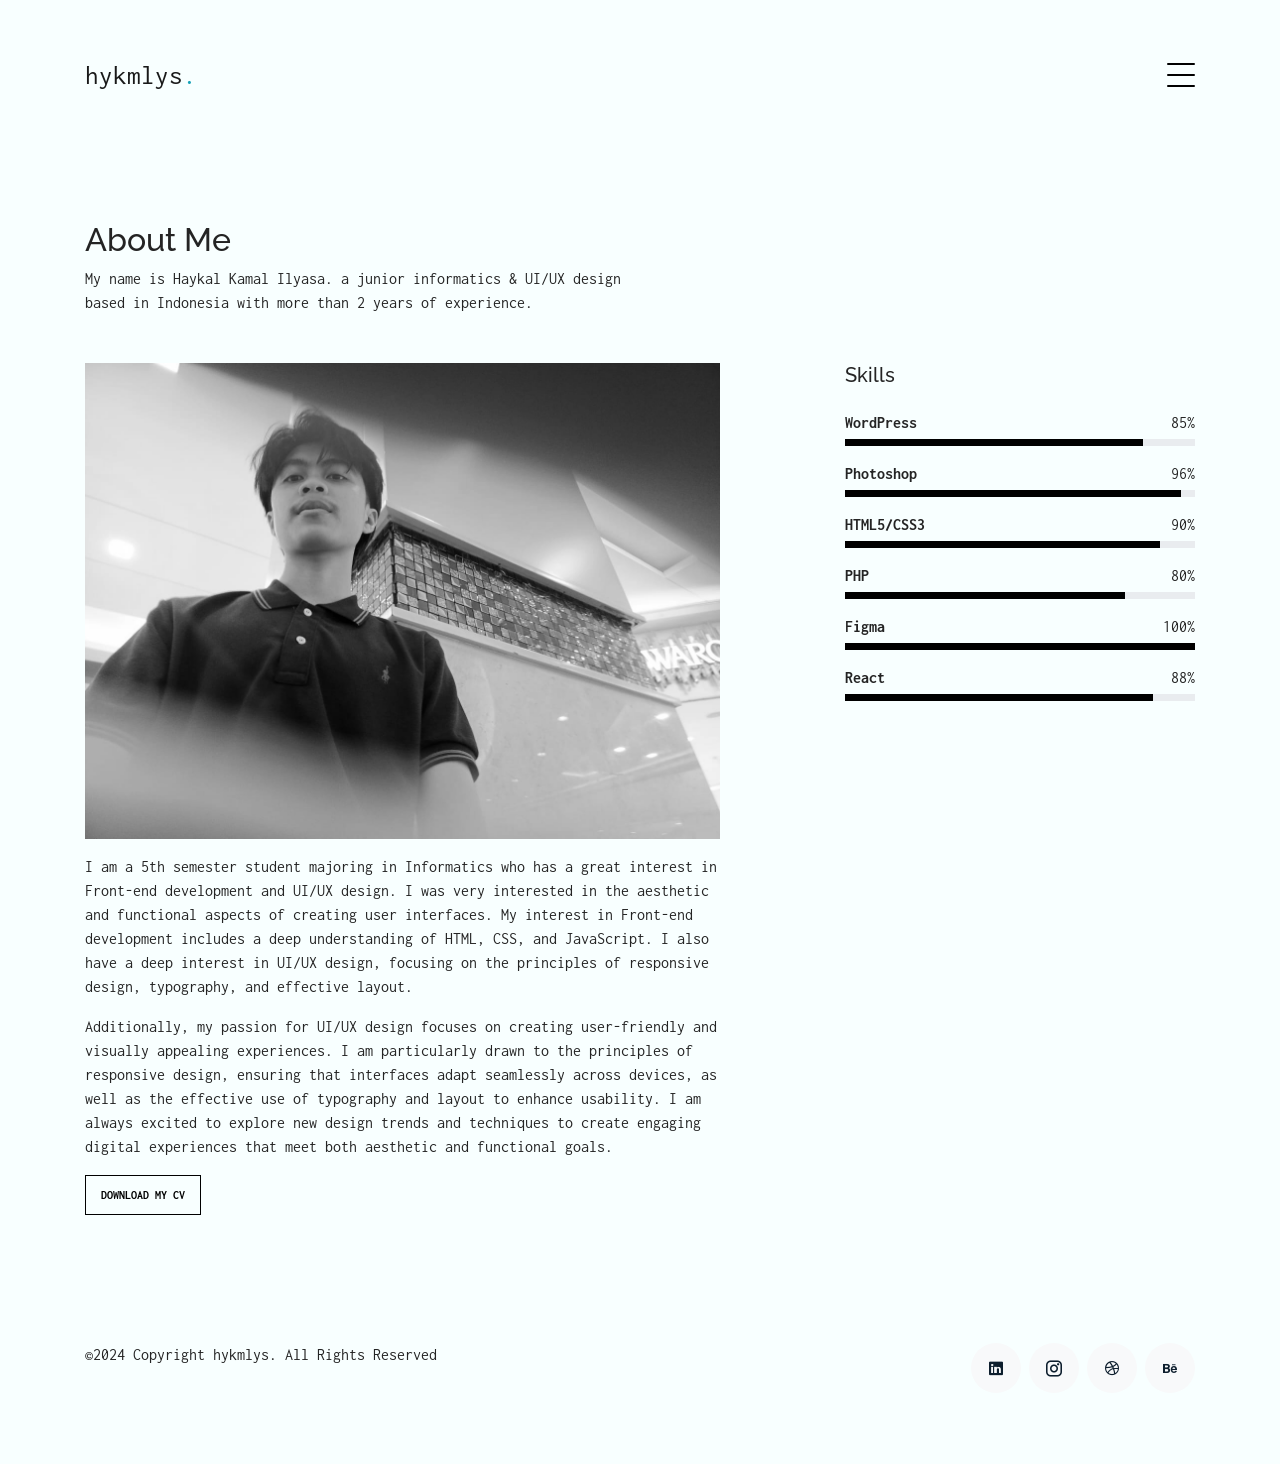
==== about.html @ d25eef8d "Add files via upload" ====
<!-- HEADER -->
<!DOCTYPE html>
<html lang="en">
  <head>
    <meta charset="utf-8" />
    <title>About - hykmlys.</title>

    <meta content="width=device-width, initial-scale=1.0" name="viewport" />
    <meta content="" name="keywords" />
    <meta content="" name="description" />

    <!-- Favicons -->
    <link href="img/logo.png" rel="icon" />
    <link href="img/logo.png" rel="apple-touch-icon" />

    <!-- Google Fonts -->
    <link
      href="https://fonts.googleapis.com/css?family=Inconsolata:400,700|Raleway:400,700&display=swap"
      rel="stylesheet"
    />
    <link
      href="https://fonts.googleapis.com/icon?family=Material+Icons"
      rel="stylesheet"
    />

    <!-- Bootstrap CSS File -->
    <link href="vendor/bootstrap/css/bootstrap.min.css" rel="stylesheet" />

    <!-- Vendor CSS Files -->
    <link href="vendor/icofont/icofont.min.css" rel="stylesheet" />
    <link
      href="vendor/line-awesome/css/line-awesome.min.css"
      rel="stylesheet"
    />
    <link href="vendor/aos/aos.css" rel="stylesheet" />
    <link
      href="vendor/owlcarousel/assets/owl.carousel.min.css"
      rel="stylesheet"
    />

    <!-- Template Main CSS File -->
    <link href="css/style.css" rel="stylesheet" />
  </head>

  <body>
    <div class="collapse navbar-collapse custom-navmenu" id="main-navbar">
      <div class="container py-2 py-md-5">
        <div class="row align-items-start">
          <div class="col-md-2">
            <ul class="custom-menu">
              <li><a class="nav-link" href="index.html">Home</a></li>
              <li><a class="nav-link" href="about.html">About Me</a></li>
              <li><a class="nav-link" href="services.html">Services</a></li>
              <li><a class="nav-link" href="works.html">Works</a></li>
              <li><a class="nav-link" href="contact.html">Contact</a></li>
            </ul>
          </div>

          <div class="col-md-7 d-none d-md-block">
            <h3>Hire Me</h3>
            <p>
              I specialize in designing digital products with a strong focus on
              visual design, ensuring that each interface is not only
              aesthetically pleasing but also intuitive and user-friendly. My
              goal is to create engaging experiences that seamlessly blend
              beauty with functionality. <br />
              <br /><a href="mailto:haykalilys@gmail.com"
                >haykalilys@gmail.com</a
              >
            </p>
            <a href="contact.html" class="btn btn-outline-light">Let's talk</a>
          </div>
        </div>
      </div>
    </div>

    <nav class="navbar navbar-light custom-navbar">
      <div class="container">
        <a class="navbar-brand" href="index.html"
          >hykmlys<span class="text-info">.</span></a
        >

        <a
          href="#"
          class="burger"
          data-toggle="collapse"
          data-target="#main-navbar"
        >
          <span></span>
        </a>
      </div>
    </nav>
    <!-- HEADER END -->

    <main id="main">
      <div class="site-section site-portfolio">
        <div class="container">
          <div class="row mb-5 align-items-end">
            <div class="col-md-6" data-aos="fade-up">
              <h2>About Me</h2>
              <p class="mb-0">
                My name is Haykal Kamal Ilyasa. a junior informatics & UI/UX
                design based in Indonesia with more than 2 years of experience.
              </p>
            </div>
          </div>

          <div class="row">
            <div class="col-md-4 ml-auto order-2" data-aos="fade-up">
              <h3 class="h3 mb-4">Skills</h3>
              <ul class="list-unstyled">
                <li class="mb-3">
                  <div class="d-flex mb-1">
                    <strong>WordPress</strong>
                    <span class="ml-auto">85%</span>
                  </div>
                  <div class="progress custom-progress">
                    <div
                      class="progress-bar"
                      role="progressbar"
                      style="width: 85%"
                      aria-valuenow="80"
                      aria-valuemin="0"
                      aria-valuemax="100"
                    ></div>
                  </div>
                </li>
                <li class="mb-3">
                  <div class="d-flex mb-1">
                    <strong>Photoshop</strong>
                    <span class="ml-auto">96%</span>
                  </div>
                  <div class="progress custom-progress">
                    <div
                      class="progress-bar"
                      role="progressbar"
                      style="width: 96%"
                      aria-valuenow="96"
                      aria-valuemin="0"
                      aria-valuemax="100"
                    ></div>
                  </div>
                </li>
                <li class="mb-3">
                  <div class="d-flex mb-1">
                    <strong>HTML5/CSS3</strong>
                    <span class="ml-auto">90%</span>
                  </div>
                  <div class="progress custom-progress">
                    <div
                      class="progress-bar"
                      role="progressbar"
                      style="width: 90%"
                      aria-valuenow="90"
                      aria-valuemin="0"
                      aria-valuemax="100"
                    ></div>
                  </div>
                </li>
                <li class="mb-3">
                  <div class="d-flex mb-1">
                    <strong>PHP</strong>
                    <span class="ml-auto">80%</span>
                  </div>
                  <div class="progress custom-progress">
                    <div
                      class="progress-bar"
                      role="progressbar"
                      style="width: 80%"
                      aria-valuenow="80"
                      aria-valuemin="0"
                      aria-valuemax="100"
                    ></div>
                  </div>
                </li>
                <li class="mb-3">
                  <div class="d-flex mb-1">
                    <strong>Figma</strong>
                    <span class="ml-auto">100%</span>
                  </div>
                  <div class="progress custom-progress">
                    <div
                      class="progress-bar"
                      role="progressbar"
                      style="width: 100%"
                      aria-valuenow="100"
                      aria-valuemin="0"
                      aria-valuemax="100"
                    ></div>
                  </div>
                </li>
                <li class="mb-3">
                  <div class="d-flex mb-1">
                    <strong>React</strong>
                    <span class="ml-auto">88%</span>
                  </div>
                  <div class="progress custom-progress">
                    <div
                      class="progress-bar"
                      role="progressbar"
                      style="width: 88%"
                      aria-valuenow="88"
                      aria-valuemin="0"
                      aria-valuemax="100"
                    ></div>
                  </div>
                </li>
              </ul>
            </div>

            <div class="col-md-7 mb-5 mb-md-0" data-aos="fade-up">
              <p><img src="img/profile.png" alt="Image" class="img-fluid" /></p>
              <p>
                I am a 5th semester student majoring in Informatics who has a
                great interest in Front-end development and UI/UX design. I was
                very interested in the aesthetic and functional aspects of
                creating user interfaces. My interest in Front-end development
                includes a deep understanding of HTML, CSS, and JavaScript. I
                also have a deep interest in UI/UX design, focusing on the
                principles of responsive design, typography, and effective
                layout.
              </p>

              <p>
                Additionally, my passion for UI/UX design focuses on creating
                user-friendly and visually appealing experiences. I am
                particularly drawn to the principles of responsive design,
                ensuring that interfaces adapt seamlessly across devices, as
                well as the effective use of typography and layout to enhance
                usability. I am always excited to explore new design trends and
                techniques to create engaging digital experiences that meet both
                aesthetic and functional goals.
              </p>

              <p><a href="cv.pdf" class="readmore">Download my CV</a></p>
            </div>
          </div>
        </div>
      </div>
    </main>

    <!-- FOOTER -->

    <!-- FOOTER -->
    <footer class="footer" role="contentinfo">
      <div class="container">
        <div class="row">
          <div class="col-sm-6">
            <p class="mb-1">
              &copy;2024 Copyright hykmlys. All Rights Reserved
            </p>
            <!-- <div class="credits">
              Designed by <a href="https://bootstrapmade.com/">BootstrapMade</a>
            </div> -->
          </div>
          <div class="col-sm-6 social text-md-right">
            <a
              href="https://www.linkedin.com/in/haykal-ilyasa-41224a290/"
              target="_blank"
              ><span class="icofont-linkedin"></span
            ></a>
            <a href="https://www.instagram.com/hykalilys/?hl=en" target="_blank"
              ><span class="icofont-instagram"></span
            ></a>
            <a href="https://dribbble.com/Cosmichicken" target="_blank"
              ><span class="icofont-dribbble"></span
            ></a>
            <a href="https://www.behance.net/haykalilyasa" target="_blank"
              ><span class="icofont-behance"></span
            ></a>
          </div>
        </div>
      </div>
    </footer>
    <!-- FOOTER END -->

    <!-- SCROLL TO TOP  -->
    <!-- Tombol Scroll to Top -->
    <button
      onclick="topFunction()"
      class="scrollbtn material-icons"
      id="scrollTopBtn"
      title="Go to top"
    >
      arrow_upward
    </button>

    <script>
      // Scroll to Top Button
      var scrollToTopBtn = document.getElementById("scrollTopBtn");

      // Tampilkan tombol ketika pengguna menggulir ke bawah
      window.onscroll = function () {
        scrollFunction();
      };

      function scrollFunction() {
        if (
          document.body.scrollTop > 600 ||
          document.documentElement.scrollTop > 600
        ) {
          scrollToTopBtn.style.display = "block";
        } else {
          scrollToTopBtn.style.display = "none";
        }
      }

      // Ketika tombol diklik, kembali ke atas halaman
      function topFunction() {
        // document.body.scrollTop = 0; // Untuk Safari
        // document.documentElement.scrollTop = 0; // Untuk Chrome, Firefox, IE, dan Opera
        window.scrollTo({
          top: 0,
          behavior: "smooth", // Menambahkan efek smooth
        });
      }
    </script>
    <!-- SCROLL TO TOP END -->

    <!-- Vendor JS Files -->
    <script src="vendor/jquery/jquery.min.js"></script>
    <script src="vendor/jquery/jquery-migrate.min.js"></script>
    <script src="vendor/bootstrap/js/bootstrap.min.js"></script>
    <script src="vendor/easing/easing.min.js"></script>
    <script src="vendor/php-email-form/validate.js"></script>
    <script src="vendor/isotope/isotope.pkgd.min.js"></script>
    <script src="vendor/aos/aos.js"></script>
    <script src="vendor/owlcarousel/owl.carousel.min.js"></script>

    <!-- Template Main JS File -->
    <script src="js/main.js"></script>
  </body>
</html>

<!-- FOOTER END -->
---- vendor/line-awesome/css/line-awesome.min.css ----
.la,.lab,.lad,.lal,.lar,.las{-moz-osx-font-smoothing:grayscale;-webkit-font-smoothing:antialiased;display:inline-block;font-style:normal;font-variant:normal;text-rendering:auto;line-height:1}.la-lg{font-size:1.33333em;line-height:.75em;vertical-align:-.0667em}.la-xs{font-size:.75em}.la-sm{font-size:.875em}.la-1x{font-size:1em}.la-2x{font-size:2em}.la-3x{font-size:3em}.la-4x{font-size:4em}.la-5x{font-size:5em}.la-6x{font-size:6em}.la-7x{font-size:7em}.la-8x{font-size:8em}.la-9x{font-size:9em}.la-10x{font-size:10em}.la-fw{text-align:center;width:1.25em}.la-ul{list-style-type:none;margin-left:2.5em;padding-left:0}.la-ul>li{position:relative}.la-li{left:-2em;position:absolute;text-align:center;width:2em;line-height:inherit}.la-border{border:solid .08em #eee;border-radius:.1em;padding:.2em .25em .15em}.la-pull-left{float:left}.la-pull-right{float:right}.la.la-pull-left,.lab.la-pull-left,.lal.la-pull-left,.lar.la-pull-left,.las.la-pull-left{margin-right:.3em}.la.la-pull-right,.lab.la-pull-right,.lal.la-pull-right,.lar.la-pull-right,.las.la-pull-right{margin-left:.3em}.la-spin{-webkit-animation:la-spin 2s infinite linear;animation:la-spin 2s infinite linear}.la-pulse{-webkit-animation:la-spin 1s infinite steps(8);animation:la-spin 1s infinite steps(8)}@-webkit-keyframes la-spin{0%{-webkit-transform:rotate(0);transform:rotate(0)}100%{-webkit-transform:rotate(360deg);transform:rotate(360deg)}}@keyframes la-spin{0%{-webkit-transform:rotate(0);transform:rotate(0)}100%{-webkit-transform:rotate(360deg);transform:rotate(360deg)}}.la-rotate-90{-webkit-transform:rotate(90deg);transform:rotate(90deg)}.la-rotate-180{-webkit-transform:rotate(180deg);transform:rotate(180deg)}.la-rotate-270{-webkit-transform:rotate(270deg);transform:rotate(270deg)}.la-flip-horizontal{-webkit-transform:scale(-1,1);transform:scale(-1,1)}.la-flip-vertical{-webkit-transform:scale(1,-1);transform:scale(1,-1)}.la-flip-both,.la-flip-horizontal.la-flip-vertical{-webkit-transform:scale(-1,-1);transform:scale(-1,-1)}:root .la-flip-both,:root .la-flip-horizontal,:root .la-flip-vertical,:root .la-rotate-180,:root .la-rotate-270,:root .la-rotate-90{-webkit-filter:none;filter:none}.la-stack{display:inline-block;height:2em;line-height:2em;position:relative;vertical-align:middle;width:2.5em}.la-stack-1x,.la-stack-2x{left:0;position:absolute;text-align:center;width:100%}.la-stack-1x{line-height:inherit}.la-stack-2x{font-size:2em}.la-inverse{color:#fff}.la-500px:before{content:"\f26e"}.la-accessible-icon:before{content:"\f368"}.la-accusoft:before{content:"\f369"}.la-acquisitions-incorporated:before{content:"\f6af"}.la-ad:before{content:"\f641"}.la-address-book:before{content:"\f2b9"}.la-address-card:before{content:"\f2bb"}.la-adjust:before{content:"\f042"}.la-adn:before{content:"\f170"}.la-adobe:before{content:"\f778"}.la-adversal:before{content:"\f36a"}.la-affiliatetheme:before{content:"\f36b"}.la-air-freshener:before{content:"\f5d0"}.la-airbnb:before{content:"\f834"}.la-algolia:before{content:"\f36c"}.la-align-center:before{content:"\f037"}.la-align-justify:before{content:"\f039"}.la-align-left:before{content:"\f036"}.la-align-right:before{content:"\f038"}.la-alipay:before{content:"\f642"}.la-allergies:before{content:"\f461"}.la-amazon:before{content:"\f270"}.la-amazon-pay:before{content:"\f42c"}.la-ambulance:before{content:"\f0f9"}.la-american-sign-language-interpreting:before{content:"\f2a3"}.la-amilia:before{content:"\f36d"}.la-anchor:before{content:"\f13d"}.la-android:before{content:"\f17b"}.la-angellist:before{content:"\f209"}.la-angle-double-down:before{content:"\f103"}.la-angle-double-left:before{content:"\f100"}.la-angle-double-right:before{content:"\f101"}.la-angle-double-up:before{content:"\f102"}.la-angle-down:before{content:"\f107"}.la-angle-left:before{content:"\f104"}.la-angle-right:before{content:"\f105"}.la-angle-up:before{content:"\f106"}.la-angry:before{content:"\f556"}.la-angrycreative:before{content:"\f36e"}.la-angular:before{content:"\f420"}.la-ankh:before{content:"\f644"}.la-app-store:before{content:"\f36f"}.la-app-store-ios:before{content:"\f370"}.la-apper:before{content:"\f371"}.la-apple:before{content:"\f179"}.la-apple-alt:before{content:"\f5d1"}.la-apple-pay:before{content:"\f415"}.la-archive:before{content:"\f187"}.la-archway:before{content:"\f557"}.la-arrow-alt-circle-down:before{content:"\f358"}.la-arrow-alt-circle-left:before{content:"\f359"}.la-arrow-alt-circle-right:before{content:"\f35a"}.la-arrow-alt-circle-up:before{content:"\f35b"}.la-arrow-circle-down:before{content:"\f0ab"}.la-arrow-circle-left:before{content:"\f0a8"}.la-arrow-circle-right:before{content:"\f0a9"}.la-arrow-circle-up:before{content:"\f0aa"}.la-arrow-down:before{content:"\f063"}.la-arrow-left:before{content:"\f060"}.la-arrow-right:before{content:"\f061"}.la-arrow-up:before{content:"\f062"}.la-arrows-alt:before{content:"\f0b2"}.la-arrows-alt-h:before{content:"\f337"}.la-arrows-alt-v:before{content:"\f338"}.la-artstation:before{content:"\f77a"}.la-assistive-listening-systems:before{content:"\f2a2"}.la-asterisk:before{content:"\f069"}.la-asymmetrik:before{content:"\f372"}.la-at:before{content:"\f1fa"}.la-atlas:before{content:"\f558"}.la-atlassian:before{content:"\f77b"}.la-atom:before{content:"\f5d2"}.la-audible:before{content:"\f373"}.la-audio-description:before{content:"\f29e"}.la-autoprefixer:before{content:"\f41c"}.la-avianex:before{content:"\f374"}.la-aviato:before{content:"\f421"}.la-award:before{content:"\f559"}.la-aws:before{content:"\f375"}.la-baby:before{content:"\f77c"}.la-baby-carriage:before{content:"\f77d"}.la-backspace:before{content:"\f55a"}.la-backward:before{content:"\f04a"}.la-bacon:before{content:"\f7e5"}.la-balance-scale:before{content:"\f24e"}.la-balance-scale-left:before{content:"\f515"}.la-balance-scale-right:before{content:"\f516"}.la-ban:before{content:"\f05e"}.la-band-aid:before{content:"\f462"}.la-bandcamp:before{content:"\f2d5"}.la-barcode:before{content:"\f02a"}.la-bars:before{content:"\f0c9"}.la-baseball-ball:before{content:"\f433"}.la-basketball-ball:before{content:"\f434"}.la-bath:before{content:"\f2cd"}.la-battery-empty:before{content:"\f244"}.la-battery-full:before{content:"\f240"}.la-battery-half:before{content:"\f242"}.la-battery-quarter:before{content:"\f243"}.la-battery-three-quarters:before{content:"\f241"}.la-battle-net:before{content:"\f835"}.la-bed:before{content:"\f236"}.la-beer:before{content:"\f0fc"}.la-behance:before{content:"\f1b4"}.la-behance-square:before{content:"\f1b5"}.la-bell:before{content:"\f0f3"}.la-bell-slash:before{content:"\f1f6"}.la-bezier-curve:before{content:"\f55b"}.la-bible:before{content:"\f647"}.la-bicycle:before{content:"\f206"}.la-biking:before{content:"\f84a"}.la-bimobject:before{content:"\f378"}.la-binoculars:before{content:"\f1e5"}.la-biohazard:before{content:"\f780"}.la-birthday-cake:before{content:"\f1fd"}.la-bitbucket:before{content:"\f171"}.la-bitcoin:before{content:"\f379"}.la-bity:before{content:"\f37a"}.la-black-tie:before{content:"\f27e"}.la-blackberry:before{content:"\f37b"}.la-blender:before{content:"\f517"}.la-blender-phone:before{content:"\f6b6"}.la-blind:before{content:"\f29d"}.la-blog:before{content:"\f781"}.la-blogger:before{content:"\f37c"}.la-blogger-b:before{content:"\f37d"}.la-bluetooth:before{content:"\f293"}.la-bluetooth-b:before{content:"\f294"}.la-bold:before{content:"\f032"}.la-bolt:before{content:"\f0e7"}.la-bomb:before{content:"\f1e2"}.la-bone:before{content:"\f5d7"}.la-bong:before{content:"\f55c"}.la-book:before{content:"\f02d"}.la-book-dead:before{content:"\f6b7"}.la-book-medical:before{content:"\f7e6"}.la-book-open:before{content:"\f518"}.la-book-reader:before{content:"\f5da"}.la-bookmark:before{content:"\f02e"}.la-bootstrap:before{content:"\f836"}.la-border-all:before{content:"\f84c"}.la-border-none:before{content:"\f850"}.la-border-style:before{content:"\f853"}.la-bowling-ball:before{content:"\f436"}.la-box:before{content:"\f466"}.la-box-open:before{content:"\f49e"}.la-boxes:before{content:"\f468"}.la-braille:before{content:"\f2a1"}.la-brain:before{content:"\f5dc"}.la-bread-slice:before{content:"\f7ec"}.la-briefcase:before{content:"\f0b1"}.la-briefcase-medical:before{content:"\f469"}.la-broadcast-tower:before{content:"\f519"}.la-broom:before{content:"\f51a"}.la-brush:before{content:"\f55d"}.la-btc:before{content:"\f15a"}.la-buffer:before{content:"\f837"}.la-bug:before{content:"\f188"}.la-building:before{content:"\f1ad"}.la-bullhorn:before{content:"\f0a1"}.la-bullseye:before{content:"\f140"}.la-burn:before{content:"\f46a"}.la-buromobelexperte:before{content:"\f37f"}.la-bus:before{content:"\f207"}.la-bus-alt:before{content:"\f55e"}.la-business-time:before{content:"\f64a"}.la-buy-n-large:before{content:"\f8a6"}.la-buysellads:before{content:"\f20d"}.la-calculator:before{content:"\f1ec"}.la-calendar:before{content:"\f133"}.la-calendar-alt:before{content:"\f073"}.la-calendar-check:before{content:"\f274"}.la-calendar-day:before{content:"\f783"}.la-calendar-minus:before{content:"\f272"}.la-calendar-plus:before{content:"\f271"}.la-calendar-times:before{content:"\f273"}.la-calendar-week:before{content:"\f784"}.la-camera:before{content:"\f030"}.la-camera-retro:before{content:"\f083"}.la-campground:before{content:"\f6bb"}.la-canadian-maple-leaf:before{content:"\f785"}.la-candy-cane:before{content:"\f786"}.la-cannabis:before{content:"\f55f"}.la-capsules:before{content:"\f46b"}.la-car:before{content:"\f1b9"}.la-car-alt:before{content:"\f5de"}.la-car-battery:before{content:"\f5df"}.la-car-crash:before{content:"\f5e1"}.la-car-side:before{content:"\f5e4"}.la-caret-down:before{content:"\f0d7"}.la-caret-left:before{content:"\f0d9"}.la-caret-right:before{content:"\f0da"}.la-caret-square-down:before{content:"\f150"}.la-caret-square-left:before{content:"\f191"}.la-caret-square-right:before{content:"\f152"}.la-caret-square-up:before{content:"\f151"}.la-caret-up:before{content:"\f0d8"}.la-carrot:before{content:"\f787"}.la-cart-arrow-down:before{content:"\f218"}.la-cart-plus:before{content:"\f217"}.la-cash-register:before{content:"\f788"}.la-cat:before{content:"\f6be"}.la-cc-amazon-pay:before{content:"\f42d"}.la-cc-amex:before{content:"\f1f3"}.la-cc-apple-pay:before{content:"\f416"}.la-cc-diners-club:before{content:"\f24c"}.la-cc-discover:before{content:"\f1f2"}.la-cc-jcb:before{content:"\f24b"}.la-cc-mastercard:before{content:"\f1f1"}.la-cc-paypal:before{content:"\f1f4"}.la-cc-stripe:before{content:"\f1f5"}.la-cc-visa:before{content:"\f1f0"}.la-centercode:before{content:"\f380"}.la-centos:before{content:"\f789"}.la-certificate:before{content:"\f0a3"}.la-chair:before{content:"\f6c0"}.la-chalkboard:before{content:"\f51b"}.la-chalkboard-teacher:before{content:"\f51c"}.la-charging-station:before{content:"\f5e7"}.la-chart-area:before{content:"\f1fe"}.la-chart-bar:before{content:"\f080"}.la-chart-line:before{content:"\f201"}.la-chart-pie:before{content:"\f200"}.la-check:before{content:"\f00c"}.la-check-circle:before{content:"\f058"}.la-check-double:before{content:"\f560"}.la-check-square:before{content:"\f14a"}.la-cheese:before{content:"\f7ef"}.la-chess:before{content:"\f439"}.la-chess-bishop:before{content:"\f43a"}.la-chess-board:before{content:"\f43c"}.la-chess-king:before{content:"\f43f"}.la-chess-knight:before{content:"\f441"}.la-chess-pawn:before{content:"\f443"}.la-chess-queen:before{content:"\f445"}.la-chess-rook:before{content:"\f447"}.la-chevron-circle-down:before{content:"\f13a"}.la-chevron-circle-left:before{content:"\f137"}.la-chevron-circle-right:before{content:"\f138"}.la-chevron-circle-up:before{content:"\f139"}.la-chevron-down:before{content:"\f078"}.la-chevron-left:before{content:"\f053"}.la-chevron-right:before{content:"\f054"}.la-chevron-up:before{content:"\f077"}.la-child:before{content:"\f1ae"}.la-chrome:before{content:"\f268"}.la-chromecast:before{content:"\f838"}.la-church:before{content:"\f51d"}.la-circle:before{content:"\f111"}.la-circle-notch:before{content:"\f1ce"}.la-city:before{content:"\f64f"}.la-clinic-medical:before{content:"\f7f2"}.la-clipboard:before{content:"\f328"}.la-clipboard-check:before{content:"\f46c"}.la-clipboard-list:before{content:"\f46d"}.la-clock:before{content:"\f017"}.la-clone:before{content:"\f24d"}.la-closed-captioning:before{content:"\f20a"}.la-cloud:before{content:"\f0c2"}.la-cloud-download-alt:before{content:"\f381"}.la-cloud-meatball:before{content:"\f73b"}.la-cloud-moon:before{content:"\f6c3"}.la-cloud-moon-rain:before{content:"\f73c"}.la-cloud-rain:before{content:"\f73d"}.la-cloud-showers-heavy:before{content:"\f740"}.la-cloud-sun:before{content:"\f6c4"}.la-cloud-sun-rain:before{content:"\f743"}.la-cloud-upload-alt:before{content:"\f382"}.la-cloudscale:before{content:"\f383"}.la-cloudsmith:before{content:"\f384"}.la-cloudversify:before{content:"\f385"}.la-cocktail:before{content:"\f561"}.la-code:before{content:"\f121"}.la-code-branch:before{content:"\f126"}.la-codepen:before{content:"\f1cb"}.la-codiepie:before{content:"\f284"}.la-coffee:before{content:"\f0f4"}.la-cog:before{content:"\f013"}.la-cogs:before{content:"\f085"}.la-coins:before{content:"\f51e"}.la-columns:before{content:"\f0db"}.la-comment:before{content:"\f075"}.la-comment-alt:before{content:"\f27a"}.la-comment-dollar:before{content:"\f651"}.la-comment-dots:before{content:"\f4ad"}.la-comment-medical:before{content:"\f7f5"}.la-comment-slash:before{content:"\f4b3"}.la-comments:before{content:"\f086"}.la-comments-dollar:before{content:"\f653"}.la-compact-disc:before{content:"\f51f"}.la-compass:before{content:"\f14e"}.la-compress:before{content:"\f066"}.la-compress-arrows-alt:before{content:"\f78c"}.la-concierge-bell:before{content:"\f562"}.la-confluence:before{content:"\f78d"}.la-connectdevelop:before{content:"\f20e"}.la-contao:before{content:"\f26d"}.la-cookie:before{content:"\f563"}.la-cookie-bite:before{content:"\f564"}.la-copy:before{content:"\f0c5"}.la-copyright:before{content:"\f1f9"}.la-cotton-bureau:before{content:"\f89e"}.la-couch:before{content:"\f4b8"}.la-cpanel:before{content:"\f388"}.la-creative-commons:before{content:"\f25e"}.la-creative-commons-by:before{content:"\f4e7"}.la-creative-commons-nc:before{content:"\f4e8"}.la-creative-commons-nc-eu:before{content:"\f4e9"}.la-creative-commons-nc-jp:before{content:"\f4ea"}.la-creative-commons-nd:before{content:"\f4eb"}.la-creative-commons-pd:before{content:"\f4ec"}.la-creative-commons-pd-alt:before{content:"\f4ed"}.la-creative-commons-remix:before{content:"\f4ee"}.la-creative-commons-sa:before{content:"\f4ef"}.la-creative-commons-sampling:before{content:"\f4f0"}.la-creative-commons-sampling-plus:before{content:"\f4f1"}.la-creative-commons-share:before{content:"\f4f2"}.la-creative-commons-zero:before{content:"\f4f3"}.la-credit-card:before{content:"\f09d"}.la-critical-role:before{content:"\f6c9"}.la-crop:before{content:"\f125"}.la-crop-alt:before{content:"\f565"}.la-cross:before{content:"\f654"}.la-crosshairs:before{content:"\f05b"}.la-crow:before{content:"\f520"}.la-crown:before{content:"\f521"}.la-crutch:before{content:"\f7f7"}.la-css3:before{content:"\f13c"}.la-css3-alt:before{content:"\f38b"}.la-cube:before{content:"\f1b2"}.la-cubes:before{content:"\f1b3"}.la-cut:before{content:"\f0c4"}.la-cuttlefish:before{content:"\f38c"}.la-d-and-d:before{content:"\f38d"}.la-d-and-d-beyond:before{content:"\f6ca"}.la-dashcube:before{content:"\f210"}.la-database:before{content:"\f1c0"}.la-deaf:before{content:"\f2a4"}.la-delicious:before{content:"\f1a5"}.la-democrat:before{content:"\f747"}.la-deploydog:before{content:"\f38e"}.la-deskpro:before{content:"\f38f"}.la-desktop:before{content:"\f108"}.la-dev:before{content:"\f6cc"}.la-deviantart:before{content:"\f1bd"}.la-dharmachakra:before{content:"\f655"}.la-dhl:before{content:"\f790"}.la-diagnoses:before{content:"\f470"}.la-diaspora:before{content:"\f791"}.la-dice:before{content:"\f522"}.la-dice-d20:before{content:"\f6cf"}.la-dice-d6:before{content:"\f6d1"}.la-dice-five:before{content:"\f523"}.la-dice-four:before{content:"\f524"}.la-dice-one:before{content:"\f525"}.la-dice-six:before{content:"\f526"}.la-dice-three:before{content:"\f527"}.la-dice-two:before{content:"\f528"}.la-digg:before{content:"\f1a6"}.la-digital-ocean:before{content:"\f391"}.la-digital-tachograph:before{content:"\f566"}.la-directions:before{content:"\f5eb"}.la-discord:before{content:"\f392"}.la-discourse:before{content:"\f393"}.la-divide:before{content:"\f529"}.la-dizzy:before{content:"\f567"}.la-dna:before{content:"\f471"}.la-dochub:before{content:"\f394"}.la-docker:before{content:"\f395"}.la-dog:before{content:"\f6d3"}.la-dollar-sign:before{content:"\f155"}.la-dolly:before{content:"\f472"}.la-dolly-flatbed:before{content:"\f474"}.la-donate:before{content:"\f4b9"}.la-door-closed:before{content:"\f52a"}.la-door-open:before{content:"\f52b"}.la-dot-circle:before{content:"\f192"}.la-dove:before{content:"\f4ba"}.la-download:before{content:"\f019"}.la-draft2digital:before{content:"\f396"}.la-drafting-compass:before{content:"\f568"}.la-dragon:before{content:"\f6d5"}.la-draw-polygon:before{content:"\f5ee"}.la-dribbble:before{content:"\f17d"}.la-dribbble-square:before{content:"\f397"}.la-dropbox:before{content:"\f16b"}.la-drum:before{content:"\f569"}.la-drum-steelpan:before{content:"\f56a"}.la-drumstick-bite:before{content:"\f6d7"}.la-drupal:before{content:"\f1a9"}.la-dumbbell:before{content:"\f44b"}.la-dumpster:before{content:"\f793"}.la-dumpster-fire:before{content:"\f794"}.la-dungeon:before{content:"\f6d9"}.la-dyalog:before{content:"\f399"}.la-earlybirds:before{content:"\f39a"}.la-ebay:before{content:"\f4f4"}.la-edge:before{content:"\f282"}.la-edit:before{content:"\f044"}.la-egg:before{content:"\f7fb"}.la-eject:before{content:"\f052"}.la-elementor:before{content:"\f430"}.la-ellipsis-h:before{content:"\f141"}.la-ellipsis-v:before{content:"\f142"}.la-ello:before{content:"\f5f1"}.la-ember:before{content:"\f423"}.la-empire:before{content:"\f1d1"}.la-envelope:before{content:"\f0e0"}.la-envelope-open:before{content:"\f2b6"}.la-envelope-open-text:before{content:"\f658"}.la-envelope-square:before{content:"\f199"}.la-envira:before{content:"\f299"}.la-equals:before{content:"\f52c"}.la-eraser:before{content:"\f12d"}.la-erlang:before{content:"\f39d"}.la-ethereum:before{content:"\f42e"}.la-ethernet:before{content:"\f796"}.la-etsy:before{content:"\f2d7"}.la-euro-sign:before{content:"\f153"}.la-evernote:before{content:"\f839"}.la-exchange-alt:before{content:"\f362"}.la-exclamation:before{content:"\f12a"}.la-exclamation-circle:before{content:"\f06a"}.la-exclamation-triangle:before{content:"\f071"}.la-expand:before{content:"\f065"}.la-expand-arrows-alt:before{content:"\f31e"}.la-expeditedssl:before{content:"\f23e"}.la-external-link-alt:before{content:"\f35d"}.la-external-link-square-alt:before{content:"\f360"}.la-eye:before{content:"\f06e"}.la-eye-dropper:before{content:"\f1fb"}.la-eye-slash:before{content:"\f070"}.la-facebook:before{content:"\f09a"}.la-facebook-f:before{content:"\f39e"}.la-facebook-messenger:before{content:"\f39f"}.la-facebook-square:before{content:"\f082"}.la-fan:before{content:"\f863"}.la-fantasy-flight-games:before{content:"\f6dc"}.la-fast-backward:before{content:"\f049"}.la-fast-forward:before{content:"\f050"}.la-fax:before{content:"\f1ac"}.la-feather:before{content:"\f52d"}.la-feather-alt:before{content:"\f56b"}.la-fedex:before{content:"\f797"}.la-fedora:before{content:"\f798"}.la-female:before{content:"\f182"}.la-fighter-jet:before{content:"\f0fb"}.la-figma:before{content:"\f799"}.la-file:before{content:"\f15b"}.la-file-alt:before{content:"\f15c"}.la-file-archive:before{content:"\f1c6"}.la-file-audio:before{content:"\f1c7"}.la-file-code:before{content:"\f1c9"}.la-file-contract:before{content:"\f56c"}.la-file-csv:before{content:"\f6dd"}.la-file-download:before{content:"\f56d"}.la-file-excel:before{content:"\f1c3"}.la-file-export:before{content:"\f56e"}.la-file-image:before{content:"\f1c5"}.la-file-import:before{content:"\f56f"}.la-file-invoice:before{content:"\f570"}.la-file-invoice-dollar:before{content:"\f571"}.la-file-medical:before{content:"\f477"}.la-file-medical-alt:before{content:"\f478"}.la-file-pdf:before{content:"\f1c1"}.la-file-powerpoint:before{content:"\f1c4"}.la-file-prescription:before{content:"\f572"}.la-file-signature:before{content:"\f573"}.la-file-upload:before{content:"\f574"}.la-file-video:before{content:"\f1c8"}.la-file-word:before{content:"\f1c2"}.la-fill:before{content:"\f575"}.la-fill-drip:before{content:"\f576"}.la-film:before{content:"\f008"}.la-filter:before{content:"\f0b0"}.la-fingerprint:before{content:"\f577"}.la-fire:before{content:"\f06d"}.la-fire-alt:before{content:"\f7e4"}.la-fire-extinguisher:before{content:"\f134"}.la-firefox:before{content:"\f269"}.la-first-aid:before{content:"\f479"}.la-first-order:before{content:"\f2b0"}.la-first-order-alt:before{content:"\f50a"}.la-firstdraft:before{content:"\f3a1"}.la-fish:before{content:"\f578"}.la-fist-raised:before{content:"\f6de"}.la-flag:before{content:"\f024"}.la-flag-checkered:before{content:"\f11e"}.la-flag-usa:before{content:"\f74d"}.la-flask:before{content:"\f0c3"}.la-flickr:before{content:"\f16e"}.la-flipboard:before{content:"\f44d"}.la-flushed:before{content:"\f579"}.la-fly:before{content:"\f417"}.la-folder:before{content:"\f07b"}.la-folder-minus:before{content:"\f65d"}.la-folder-open:before{content:"\f07c"}.la-folder-plus:before{content:"\f65e"}.la-font:before{content:"\f031"}.la-font-awesome:before{content:"\f2b4"}.la-font-awesome-alt:before{content:"\f35c"}.la-font-awesome-flag:before{content:"\f425"}.la-font-awesome-logo-full:before{content:"\f4e6"}.la-fonticons:before{content:"\f280"}.la-fonticons-fi:before{content:"\f3a2"}.la-football-ball:before{content:"\f44e"}.la-fort-awesome:before{content:"\f286"}.la-fort-awesome-alt:before{content:"\f3a3"}.la-forumbee:before{content:"\f211"}.la-forward:before{content:"\f04e"}.la-foursquare:before{content:"\f180"}.la-free-code-camp:before{content:"\f2c5"}.la-freebsd:before{content:"\f3a4"}.la-frog:before{content:"\f52e"}.la-frown:before{content:"\f119"}.la-frown-open:before{content:"\f57a"}.la-fulcrum:before{content:"\f50b"}.la-funnel-dollar:before{content:"\f662"}.la-futbol:before{content:"\f1e3"}.la-galactic-republic:before{content:"\f50c"}.la-galactic-senate:before{content:"\f50d"}.la-gamepad:before{content:"\f11b"}.la-gas-pump:before{content:"\f52f"}.la-gavel:before{content:"\f0e3"}.la-gem:before{content:"\f3a5"}.la-genderless:before{content:"\f22d"}.la-get-pocket:before{content:"\f265"}.la-gg:before{content:"\f260"}.la-gg-circle:before{content:"\f261"}.la-ghost:before{content:"\f6e2"}.la-gift:before{content:"\f06b"}.la-gifts:before{content:"\f79c"}.la-git:before{content:"\f1d3"}.la-git-alt:before{content:"\f841"}.la-git-square:before{content:"\f1d2"}.la-github:before{content:"\f09b"}.la-github-alt:before{content:"\f113"}.la-github-square:before{content:"\f092"}.la-gitkraken:before{content:"\f3a6"}.la-gitlab:before{content:"\f296"}.la-gitter:before{content:"\f426"}.la-glass-cheers:before{content:"\f79f"}.la-glass-martini:before{content:"\f000"}.la-glass-martini-alt:before{content:"\f57b"}.la-glass-whiskey:before{content:"\f7a0"}.la-glasses:before{content:"\f530"}.la-glide:before{content:"\f2a5"}.la-glide-g:before{content:"\f2a6"}.la-globe:before{content:"\f0ac"}.la-globe-africa:before{content:"\f57c"}.la-globe-americas:before{content:"\f57d"}.la-globe-asia:before{content:"\f57e"}.la-globe-europe:before{content:"\f7a2"}.la-gofore:before{content:"\f3a7"}.la-golf-ball:before{content:"\f450"}.la-goodreads:before{content:"\f3a8"}.la-goodreads-g:before{content:"\f3a9"}.la-google:before{content:"\f1a0"}.la-google-drive:before{content:"\f3aa"}.la-google-play:before{content:"\f3ab"}.la-google-plus:before{content:"\f2b3"}.la-google-plus-g:before{content:"\f0d5"}.la-google-plus-square:before{content:"\f0d4"}.la-google-wallet:before{content:"\f1ee"}.la-gopuram:before{content:"\f664"}.la-graduation-cap:before{content:"\f19d"}.la-gratipay:before{content:"\f184"}.la-grav:before{content:"\f2d6"}.la-greater-than:before{content:"\f531"}.la-greater-than-equal:before{content:"\f532"}.la-grimace:before{content:"\f57f"}.la-grin:before{content:"\f580"}.la-grin-alt:before{content:"\f581"}.la-grin-beam:before{content:"\f582"}.la-grin-beam-sweat:before{content:"\f583"}.la-grin-hearts:before{content:"\f584"}.la-grin-squint:before{content:"\f585"}.la-grin-squint-tears:before{content:"\f586"}.la-grin-stars:before{content:"\f587"}.la-grin-tears:before{content:"\f588"}.la-grin-tongue:before{content:"\f589"}.la-grin-tongue-squint:before{content:"\f58a"}.la-grin-tongue-wink:before{content:"\f58b"}.la-grin-wink:before{content:"\f58c"}.la-grip-horizontal:before{content:"\f58d"}.la-grip-lines:before{content:"\f7a4"}.la-grip-lines-vertical:before{content:"\f7a5"}.la-grip-vertical:before{content:"\f58e"}.la-gripfire:before{content:"\f3ac"}.la-grunt:before{content:"\f3ad"}.la-guitar:before{content:"\f7a6"}.la-gulp:before{content:"\f3ae"}.la-h-square:before{content:"\f0fd"}.la-hacker-news:before{content:"\f1d4"}.la-hacker-news-square:before{content:"\f3af"}.la-hackerrank:before{content:"\f5f7"}.la-hamburger:before{content:"\f805"}.la-hammer:before{content:"\f6e3"}.la-hamsa:before{content:"\f665"}.la-hand-holding:before{content:"\f4bd"}.la-hand-holding-heart:before{content:"\f4be"}.la-hand-holding-usd:before{content:"\f4c0"}.la-hand-lizard:before{content:"\f258"}.la-hand-middle-finger:before{content:"\f806"}.la-hand-paper:before{content:"\f256"}.la-hand-peace:before{content:"\f25b"}.la-hand-point-down:before{content:"\f0a7"}.la-hand-point-left:before{content:"\f0a5"}.la-hand-point-right:before{content:"\f0a4"}.la-hand-point-up:before{content:"\f0a6"}.la-hand-pointer:before{content:"\f25a"}.la-hand-rock:before{content:"\f255"}.la-hand-scissors:before{content:"\f257"}.la-hand-spock:before{content:"\f259"}.la-hands:before{content:"\f4c2"}.la-hands-helping:before{content:"\f4c4"}.la-handshake:before{content:"\f2b5"}.la-hanukiah:before{content:"\f6e6"}.la-hard-hat:before{content:"\f807"}.la-hashtag:before{content:"\f292"}.la-hat-cowboy:before{content:"\f8c0"}.la-hat-cowboy-side:before{content:"\f8c1"}.la-hat-wizard:before{content:"\f6e8"}.la-haykal:before{content:"\f666"}.la-hdd:before{content:"\f0a0"}.la-heading:before{content:"\f1dc"}.la-headphones:before{content:"\f025"}.la-headphones-alt:before{content:"\f58f"}.la-headset:before{content:"\f590"}.la-heart:before{content:"\f004"}.la-heart-broken:before{content:"\f7a9"}.la-heartbeat:before{content:"\f21e"}.la-helicopter:before{content:"\f533"}.la-highlighter:before{content:"\f591"}.la-hiking:before{content:"\f6ec"}.la-hippo:before{content:"\f6ed"}.la-hips:before{content:"\f452"}.la-hire-a-helper:before{content:"\f3b0"}.la-history:before{content:"\f1da"}.la-hockey-puck:before{content:"\f453"}.la-holly-berry:before{content:"\f7aa"}.la-home:before{content:"\f015"}.la-hooli:before{content:"\f427"}.la-hornbill:before{content:"\f592"}.la-horse:before{content:"\f6f0"}.la-horse-head:before{content:"\f7ab"}.la-hospital:before{content:"\f0f8"}.la-hospital-alt:before{content:"\f47d"}.la-hospital-symbol:before{content:"\f47e"}.la-hot-tub:before{content:"\f593"}.la-hotdog:before{content:"\f80f"}.la-hotel:before{content:"\f594"}.la-hotjar:before{content:"\f3b1"}.la-hourglass:before{content:"\f254"}.la-hourglass-end:before{content:"\f253"}.la-hourglass-half:before{content:"\f252"}.la-hourglass-start:before{content:"\f251"}.la-house-damage:before{content:"\f6f1"}.la-houzz:before{content:"\f27c"}.la-hryvnia:before{content:"\f6f2"}.la-html5:before{content:"\f13b"}.la-hubspot:before{content:"\f3b2"}.la-i-cursor:before{content:"\f246"}.la-ice-cream:before{content:"\f810"}.la-icicles:before{content:"\f7ad"}.la-icons:before{content:"\f86d"}.la-id-badge:before{content:"\f2c1"}.la-id-card:before{content:"\f2c2"}.la-id-card-alt:before{content:"\f47f"}.la-igloo:before{content:"\f7ae"}.la-image:before{content:"\f03e"}.la-images:before{content:"\f302"}.la-imdb:before{content:"\f2d8"}.la-inbox:before{content:"\f01c"}.la-indent:before{content:"\f03c"}.la-industry:before{content:"\f275"}.la-infinity:before{content:"\f534"}.la-info:before{content:"\f129"}.la-info-circle:before{content:"\f05a"}.la-instagram:before{content:"\f16d"}.la-intercom:before{content:"\f7af"}.la-internet-explorer:before{content:"\f26b"}.la-invision:before{content:"\f7b0"}.la-ioxhost:before{content:"\f208"}.la-italic:before{content:"\f033"}.la-itch-io:before{content:"\f83a"}.la-itunes:before{content:"\f3b4"}.la-itunes-note:before{content:"\f3b5"}.la-java:before{content:"\f4e4"}.la-jedi:before{content:"\f669"}.la-jedi-order:before{content:"\f50e"}.la-jenkins:before{content:"\f3b6"}.la-jira:before{content:"\f7b1"}.la-joget:before{content:"\f3b7"}.la-joint:before{content:"\f595"}.la-joomla:before{content:"\f1aa"}.la-journal-whills:before{content:"\f66a"}.la-js:before{content:"\f3b8"}.la-js-square:before{content:"\f3b9"}.la-jsfiddle:before{content:"\f1cc"}.la-kaaba:before{content:"\f66b"}.la-kaggle:before{content:"\f5fa"}.la-key:before{content:"\f084"}.la-keybase:before{content:"\f4f5"}.la-keyboard:before{content:"\f11c"}.la-keycdn:before{content:"\f3ba"}.la-khanda:before{content:"\f66d"}.la-kickstarter:before{content:"\f3bb"}.la-kickstarter-k:before{content:"\f3bc"}.la-kiss:before{content:"\f596"}.la-kiss-beam:before{content:"\f597"}.la-kiss-wink-heart:before{content:"\f598"}.la-kiwi-bird:before{content:"\f535"}.la-korvue:before{content:"\f42f"}.la-landmark:before{content:"\f66f"}.la-language:before{content:"\f1ab"}.la-laptop:before{content:"\f109"}.la-laptop-code:before{content:"\f5fc"}.la-laptop-medical:before{content:"\f812"}.la-laravel:before{content:"\f3bd"}.la-lastfm:before{content:"\f202"}.la-lastfm-square:before{content:"\f203"}.la-laugh:before{content:"\f599"}.la-laugh-beam:before{content:"\f59a"}.la-laugh-squint:before{content:"\f59b"}.la-laugh-wink:before{content:"\f59c"}.la-layer-group:before{content:"\f5fd"}.la-leaf:before{content:"\f06c"}.la-leanpub:before{content:"\f212"}.la-lemon:before{content:"\f094"}.la-less:before{content:"\f41d"}.la-less-than:before{content:"\f536"}.la-less-than-equal:before{content:"\f537"}.la-level-down-alt:before{content:"\f3be"}.la-level-up-alt:before{content:"\f3bf"}.la-life-ring:before{content:"\f1cd"}.la-lightbulb:before{content:"\f0eb"}.la-line:before{content:"\f3c0"}.la-link:before{content:"\f0c1"}.la-linkedin:before{content:"\f08c"}.la-linkedin-in:before{content:"\f0e1"}.la-linode:before{content:"\f2b8"}.la-linux:before{content:"\f17c"}.la-lira-sign:before{content:"\f195"}.la-list:before{content:"\f03a"}.la-list-alt:before{content:"\f022"}.la-list-ol:before{content:"\f0cb"}.la-list-ul:before{content:"\f0ca"}.la-location-arrow:before{content:"\f124"}.la-lock:before{content:"\f023"}.la-lock-open:before{content:"\f3c1"}.la-long-arrow-alt-down:before{content:"\f309"}.la-long-arrow-alt-left:before{content:"\f30a"}.la-long-arrow-alt-right:before{content:"\f30b"}.la-long-arrow-alt-up:before{content:"\f30c"}.la-low-vision:before{content:"\f2a8"}.la-luggage-cart:before{content:"\f59d"}.la-lyft:before{content:"\f3c3"}.la-magento:before{content:"\f3c4"}.la-magic:before{content:"\f0d0"}.la-magnet:before{content:"\f076"}.la-mail-bulk:before{content:"\f674"}.la-mailchimp:before{content:"\f59e"}.la-male:before{content:"\f183"}.la-mandalorian:before{content:"\f50f"}.la-map:before{content:"\f279"}.la-map-marked:before{content:"\f59f"}.la-map-marked-alt:before{content:"\f5a0"}.la-map-marker:before{content:"\f041"}.la-map-marker-alt:before{content:"\f3c5"}.la-map-pin:before{content:"\f276"}.la-map-signs:before{content:"\f277"}.la-markdown:before{content:"\f60f"}.la-marker:before{content:"\f5a1"}.la-mars:before{content:"\f222"}.la-mars-double:before{content:"\f227"}.la-mars-stroke:before{content:"\f229"}.la-mars-stroke-h:before{content:"\f22b"}.la-mars-stroke-v:before{content:"\f22a"}.la-mask:before{content:"\f6fa"}.la-mastodon:before{content:"\f4f6"}.la-maxcdn:before{content:"\f136"}.la-mdb:before{content:"\f8ca"}.la-medal:before{content:"\f5a2"}.la-medapps:before{content:"\f3c6"}.la-medium:before{content:"\f23a"}.la-medium-m:before{content:"\f3c7"}.la-medkit:before{content:"\f0fa"}.la-medrt:before{content:"\f3c8"}.la-meetup:before{content:"\f2e0"}.la-megaport:before{content:"\f5a3"}.la-meh:before{content:"\f11a"}.la-meh-blank:before{content:"\f5a4"}.la-meh-rolling-eyes:before{content:"\f5a5"}.la-memory:before{content:"\f538"}.la-mendeley:before{content:"\f7b3"}.la-menorah:before{content:"\f676"}.la-mercury:before{content:"\f223"}.la-meteor:before{content:"\f753"}.la-microchip:before{content:"\f2db"}.la-microphone:before{content:"\f130"}.la-microphone-alt:before{content:"\f3c9"}.la-microphone-alt-slash:before{content:"\f539"}.la-microphone-slash:before{content:"\f131"}.la-microscope:before{content:"\f610"}.la-microsoft:before{content:"\f3ca"}.la-minus:before{content:"\f068"}.la-minus-circle:before{content:"\f056"}.la-minus-square:before{content:"\f146"}.la-mitten:before{content:"\f7b5"}.la-mix:before{content:"\f3cb"}.la-mixcloud:before{content:"\f289"}.la-mizuni:before{content:"\f3cc"}.la-mobile:before{content:"\f10b"}.la-mobile-alt:before{content:"\f3cd"}.la-modx:before{content:"\f285"}.la-monero:before{content:"\f3d0"}.la-money-bill:before{content:"\f0d6"}.la-money-bill-alt:before{content:"\f3d1"}.la-money-bill-wave:before{content:"\f53a"}.la-money-bill-wave-alt:before{content:"\f53b"}.la-money-check:before{content:"\f53c"}.la-money-check-alt:before{content:"\f53d"}.la-monument:before{content:"\f5a6"}.la-moon:before{content:"\f186"}.la-mortar-pestle:before{content:"\f5a7"}.la-mosque:before{content:"\f678"}.la-motorcycle:before{content:"\f21c"}.la-mountain:before{content:"\f6fc"}.la-mouse:before{content:"\f8cc"}.la-mouse-pointer:before{content:"\f245"}.la-mug-hot:before{content:"\f7b6"}.la-music:before{content:"\f001"}.la-napster:before{content:"\f3d2"}.la-neos:before{content:"\f612"}.la-network-wired:before{content:"\f6ff"}.la-neuter:before{content:"\f22c"}.la-newspaper:before{content:"\f1ea"}.la-nimblr:before{content:"\f5a8"}.la-node:before{content:"\f419"}.la-node-js:before{content:"\f3d3"}.la-not-equal:before{content:"\f53e"}.la-notes-medical:before{content:"\f481"}.la-npm:before{content:"\f3d4"}.la-ns8:before{content:"\f3d5"}.la-nutritionix:before{content:"\f3d6"}.la-object-group:before{content:"\f247"}.la-object-ungroup:before{content:"\f248"}.la-odnoklassniki:before{content:"\f263"}.la-odnoklassniki-square:before{content:"\f264"}.la-oil-can:before{content:"\f613"}.la-old-republic:before{content:"\f510"}.la-om:before{content:"\f679"}.la-opencart:before{content:"\f23d"}.la-openid:before{content:"\f19b"}.la-opera:before{content:"\f26a"}.la-optin-monster:before{content:"\f23c"}.la-orcid:before{content:"\f8d2"}.la-osi:before{content:"\f41a"}.la-otter:before{content:"\f700"}.la-outdent:before{content:"\f03b"}.la-page4:before{content:"\f3d7"}.la-pagelines:before{content:"\f18c"}.la-pager:before{content:"\f815"}.la-paint-brush:before{content:"\f1fc"}.la-paint-roller:before{content:"\f5aa"}.la-palette:before{content:"\f53f"}.la-palfed:before{content:"\f3d8"}.la-pallet:before{content:"\f482"}.la-paper-plane:before{content:"\f1d8"}.la-paperclip:before{content:"\f0c6"}.la-parachute-box:before{content:"\f4cd"}.la-paragraph:before{content:"\f1dd"}.la-parking:before{content:"\f540"}.la-passport:before{content:"\f5ab"}.la-pastafarianism:before{content:"\f67b"}.la-paste:before{content:"\f0ea"}.la-patreon:before{content:"\f3d9"}.la-pause:before{content:"\f04c"}.la-pause-circle:before{content:"\f28b"}.la-paw:before{content:"\f1b0"}.la-paypal:before{content:"\f1ed"}.la-peace:before{content:"\f67c"}.la-pen:before{content:"\f304"}.la-pen-alt:before{content:"\f305"}.la-pen-fancy:before{content:"\f5ac"}.la-pen-nib:before{content:"\f5ad"}.la-pen-square:before{content:"\f14b"}.la-pencil-alt:before{content:"\f303"}.la-pencil-ruler:before{content:"\f5ae"}.la-penny-arcade:before{content:"\f704"}.la-people-carry:before{content:"\f4ce"}.la-pepper-hot:before{content:"\f816"}.la-percent:before{content:"\f295"}.la-percentage:before{content:"\f541"}.la-periscope:before{content:"\f3da"}.la-person-booth:before{content:"\f756"}.la-phabricator:before{content:"\f3db"}.la-phoenix-framework:before{content:"\f3dc"}.la-phoenix-squadron:before{content:"\f511"}.la-phone:before{content:"\f095"}.la-phone-alt:before{content:"\f879"}.la-phone-slash:before{content:"\f3dd"}.la-phone-square:before{content:"\f098"}.la-phone-square-alt:before{content:"\f87b"}.la-phone-volume:before{content:"\f2a0"}.la-photo-video:before{content:"\f87c"}.la-php:before{content:"\f457"}.la-pied-piper:before{content:"\f2ae"}.la-pied-piper-alt:before{content:"\f1a8"}.la-pied-piper-hat:before{content:"\f4e5"}.la-pied-piper-pp:before{content:"\f1a7"}.la-piggy-bank:before{content:"\f4d3"}.la-pills:before{content:"\f484"}.la-pinterest:before{content:"\f0d2"}.la-pinterest-p:before{content:"\f231"}.la-pinterest-square:before{content:"\f0d3"}.la-pizza-slice:before{content:"\f818"}.la-place-of-worship:before{content:"\f67f"}.la-plane:before{content:"\f072"}.la-plane-arrival:before{content:"\f5af"}.la-plane-departure:before{content:"\f5b0"}.la-play:before{content:"\f04b"}.la-play-circle:before{content:"\f144"}.la-playstation:before{content:"\f3df"}.la-plug:before{content:"\f1e6"}.la-plus:before{content:"\f067"}.la-plus-circle:before{content:"\f055"}.la-plus-square:before{content:"\f0fe"}.la-podcast:before{content:"\f2ce"}.la-poll:before{content:"\f681"}.la-poll-h:before{content:"\f682"}.la-poo:before{content:"\f2fe"}.la-poo-storm:before{content:"\f75a"}.la-poop:before{content:"\f619"}.la-portrait:before{content:"\f3e0"}.la-pound-sign:before{content:"\f154"}.la-power-off:before{content:"\f011"}.la-pray:before{content:"\f683"}.la-praying-hands:before{content:"\f684"}.la-prescription:before{content:"\f5b1"}.la-prescription-bottle:before{content:"\f485"}.la-prescription-bottle-alt:before{content:"\f486"}.la-print:before{content:"\f02f"}.la-procedures:before{content:"\f487"}.la-product-hunt:before{content:"\f288"}.la-project-diagram:before{content:"\f542"}.la-pushed:before{content:"\f3e1"}.la-puzzle-piece:before{content:"\f12e"}.la-python:before{content:"\f3e2"}.la-qq:before{content:"\f1d6"}.la-qrcode:before{content:"\f029"}.la-question:before{content:"\f128"}.la-question-circle:before{content:"\f059"}.la-quidditch:before{content:"\f458"}.la-quinscape:before{content:"\f459"}.la-quora:before{content:"\f2c4"}.la-quote-left:before{content:"\f10d"}.la-quote-right:before{content:"\f10e"}.la-quran:before{content:"\f687"}.la-r-project:before{content:"\f4f7"}.la-radiation:before{content:"\f7b9"}.la-radiation-alt:before{content:"\f7ba"}.la-rainbow:before{content:"\f75b"}.la-random:before{content:"\f074"}.la-raspberry-pi:before{content:"\f7bb"}.la-ravelry:before{content:"\f2d9"}.la-react:before{content:"\f41b"}.la-reacteurope:before{content:"\f75d"}.la-readme:before{content:"\f4d5"}.la-rebel:before{content:"\f1d0"}.la-receipt:before{content:"\f543"}.la-record-vinyl:before{content:"\f8d9"}.la-recycle:before{content:"\f1b8"}.la-red-river:before{content:"\f3e3"}.la-reddit:before{content:"\f1a1"}.la-reddit-alien:before{content:"\f281"}.la-reddit-square:before{content:"\f1a2"}.la-redhat:before{content:"\f7bc"}.la-redo:before{content:"\f01e"}.la-redo-alt:before{content:"\f2f9"}.la-registered:before{content:"\f25d"}.la-remove-format:before{content:"\f87d"}.la-renren:before{content:"\f18b"}.la-reply:before{content:"\f3e5"}.la-reply-all:before{content:"\f122"}.la-replyd:before{content:"\f3e6"}.la-republican:before{content:"\f75e"}.la-researchgate:before{content:"\f4f8"}.la-resolving:before{content:"\f3e7"}.la-restroom:before{content:"\f7bd"}.la-retweet:before{content:"\f079"}.la-rev:before{content:"\f5b2"}.la-ribbon:before{content:"\f4d6"}.la-ring:before{content:"\f70b"}.la-road:before{content:"\f018"}.la-robot:before{content:"\f544"}.la-rocket:before{content:"\f135"}.la-rocketchat:before{content:"\f3e8"}.la-rockrms:before{content:"\f3e9"}.la-route:before{content:"\f4d7"}.la-rss:before{content:"\f09e"}.la-rss-square:before{content:"\f143"}.la-ruble-sign:before{content:"\f158"}.la-ruler:before{content:"\f545"}.la-ruler-combined:before{content:"\f546"}.la-ruler-horizontal:before{content:"\f547"}.la-ruler-vertical:before{content:"\f548"}.la-running:before{content:"\f70c"}.la-rupee-sign:before{content:"\f156"}.la-sad-cry:before{content:"\f5b3"}.la-sad-tear:before{content:"\f5b4"}.la-safari:before{content:"\f267"}.la-salesforce:before{content:"\f83b"}.la-sass:before{content:"\f41e"}.la-satellite:before{content:"\f7bf"}.la-satellite-dish:before{content:"\f7c0"}.la-save:before{content:"\f0c7"}.la-schlix:before{content:"\f3ea"}.la-school:before{content:"\f549"}.la-screwdriver:before{content:"\f54a"}.la-scribd:before{content:"\f28a"}.la-scroll:before{content:"\f70e"}.la-sd-card:before{content:"\f7c2"}.la-search:before{content:"\f002"}.la-search-dollar:before{content:"\f688"}.la-search-location:before{content:"\f689"}.la-search-minus:before{content:"\f010"}.la-search-plus:before{content:"\f00e"}.la-searchengin:before{content:"\f3eb"}.la-seedling:before{content:"\f4d8"}.la-sellcast:before{content:"\f2da"}.la-sellsy:before{content:"\f213"}.la-server:before{content:"\f233"}.la-servicestack:before{content:"\f3ec"}.la-shapes:before{content:"\f61f"}.la-share:before{content:"\f064"}.la-share-alt:before{content:"\f1e0"}.la-share-alt-square:before{content:"\f1e1"}.la-share-square:before{content:"\f14d"}.la-shekel-sign:before{content:"\f20b"}.la-shield-alt:before{content:"\f3ed"}.la-ship:before{content:"\f21a"}.la-shipping-fast:before{content:"\f48b"}.la-shirtsinbulk:before{content:"\f214"}.la-shoe-prints:before{content:"\f54b"}.la-shopping-bag:before{content:"\f290"}.la-shopping-basket:before{content:"\f291"}.la-shopping-cart:before{content:"\f07a"}.la-shopware:before{content:"\f5b5"}.la-shower:before{content:"\f2cc"}.la-shuttle-van:before{content:"\f5b6"}.la-sign:before{content:"\f4d9"}.la-sign-in-alt:before{content:"\f2f6"}.la-sign-language:before{content:"\f2a7"}.la-sign-out-alt:before{content:"\f2f5"}.la-signal:before{content:"\f012"}.la-signature:before{content:"\f5b7"}.la-sim-card:before{content:"\f7c4"}.la-simplybuilt:before{content:"\f215"}.la-sistrix:before{content:"\f3ee"}.la-sitemap:before{content:"\f0e8"}.la-sith:before{content:"\f512"}.la-skating:before{content:"\f7c5"}.la-sketch:before{content:"\f7c6"}.la-skiing:before{content:"\f7c9"}.la-skiing-nordic:before{content:"\f7ca"}.la-skull:before{content:"\f54c"}.la-skull-crossbones:before{content:"\f714"}.la-skyatlas:before{content:"\f216"}.la-skype:before{content:"\f17e"}.la-slack:before{content:"\f198"}.la-slack-hash:before{content:"\f3ef"}.la-slash:before{content:"\f715"}.la-sleigh:before{content:"\f7cc"}.la-sliders-h:before{content:"\f1de"}.la-slideshare:before{content:"\f1e7"}.la-smile:before{content:"\f118"}.la-smile-beam:before{content:"\f5b8"}.la-smile-wink:before{content:"\f4da"}.la-smog:before{content:"\f75f"}.la-smoking:before{content:"\f48d"}.la-smoking-ban:before{content:"\f54d"}.la-sms:before{content:"\f7cd"}.la-snapchat:before{content:"\f2ab"}.la-snapchat-ghost:before{content:"\f2ac"}.la-snapchat-square:before{content:"\f2ad"}.la-snowboarding:before{content:"\f7ce"}.la-snowflake:before{content:"\f2dc"}.la-snowman:before{content:"\f7d0"}.la-snowplow:before{content:"\f7d2"}.la-socks:before{content:"\f696"}.la-solar-panel:before{content:"\f5ba"}.la-sort:before{content:"\f0dc"}.la-sort-alpha-down:before{content:"\f15d"}.la-sort-alpha-down-alt:before{content:"\f881"}.la-sort-alpha-up:before{content:"\f15e"}.la-sort-alpha-up-alt:before{content:"\f882"}.la-sort-amount-down:before{content:"\f160"}.la-sort-amount-down-alt:before{content:"\f884"}.la-sort-amount-up:before{content:"\f161"}.la-sort-amount-up-alt:before{content:"\f885"}.la-sort-down:before{content:"\f0dd"}.la-sort-numeric-down:before{content:"\f162"}.la-sort-numeric-down-alt:before{content:"\f886"}.la-sort-numeric-up:before{content:"\f163"}.la-sort-numeric-up-alt:before{content:"\f887"}.la-sort-up:before{content:"\f0de"}.la-soundcloud:before{content:"\f1be"}.la-sourcetree:before{content:"\f7d3"}.la-spa:before{content:"\f5bb"}.la-space-shuttle:before{content:"\f197"}.la-speakap:before{content:"\f3f3"}.la-speaker-deck:before{content:"\f83c"}.la-spell-check:before{content:"\f891"}.la-spider:before{content:"\f717"}.la-spinner:before{content:"\f110"}.la-splotch:before{content:"\f5bc"}.la-spotify:before{content:"\f1bc"}.la-spray-can:before{content:"\f5bd"}.la-square:before{content:"\f0c8"}.la-square-full:before{content:"\f45c"}.la-square-root-alt:before{content:"\f698"}.la-squarespace:before{content:"\f5be"}.la-stack-exchange:before{content:"\f18d"}.la-stack-overflow:before{content:"\f16c"}.la-stackpath:before{content:"\f842"}.la-stamp:before{content:"\f5bf"}.la-star:before{content:"\f005"}.la-star-and-crescent:before{content:"\f699"}.la-star-half:before{content:"\f089"}.la-star-half-alt:before{content:"\f5c0"}.la-star-of-david:before{content:"\f69a"}.la-star-of-life:before{content:"\f621"}.la-staylinked:before{content:"\f3f5"}.la-steam:before{content:"\f1b6"}.la-steam-square:before{content:"\f1b7"}.la-steam-symbol:before{content:"\f3f6"}.la-step-backward:before{content:"\f048"}.la-step-forward:before{content:"\f051"}.la-stethoscope:before{content:"\f0f1"}.la-sticker-mule:before{content:"\f3f7"}.la-sticky-note:before{content:"\f249"}.la-stop:before{content:"\f04d"}.la-stop-circle:before{content:"\f28d"}.la-stopwatch:before{content:"\f2f2"}.la-store:before{content:"\f54e"}.la-store-alt:before{content:"\f54f"}.la-strava:before{content:"\f428"}.la-stream:before{content:"\f550"}.la-street-view:before{content:"\f21d"}.la-strikethrough:before{content:"\f0cc"}.la-stripe:before{content:"\f429"}.la-stripe-s:before{content:"\f42a"}.la-stroopwafel:before{content:"\f551"}.la-studiovinari:before{content:"\f3f8"}.la-stumbleupon:before{content:"\f1a4"}.la-stumbleupon-circle:before{content:"\f1a3"}.la-subscript:before{content:"\f12c"}.la-subway:before{content:"\f239"}.la-suitcase:before{content:"\f0f2"}.la-suitcase-rolling:before{content:"\f5c1"}.la-sun:before{content:"\f185"}.la-superpowers:before{content:"\f2dd"}.la-superscript:before{content:"\f12b"}.la-supple:before{content:"\f3f9"}.la-surprise:before{content:"\f5c2"}.la-suse:before{content:"\f7d6"}.la-swatchbook:before{content:"\f5c3"}.la-swift:before{content:"\f8e1"}.la-swimmer:before{content:"\f5c4"}.la-swimming-pool:before{content:"\f5c5"}.la-symfony:before{content:"\f83d"}.la-synagogue:before{content:"\f69b"}.la-sync:before{content:"\f021"}.la-sync-alt:before{content:"\f2f1"}.la-syringe:before{content:"\f48e"}.la-table:before{content:"\f0ce"}.la-table-tennis:before{content:"\f45d"}.la-tablet:before{content:"\f10a"}.la-tablet-alt:before{content:"\f3fa"}.la-tablets:before{content:"\f490"}.la-tachometer-alt:before{content:"\f3fd"}.la-tag:before{content:"\f02b"}.la-tags:before{content:"\f02c"}.la-tape:before{content:"\f4db"}.la-tasks:before{content:"\f0ae"}.la-taxi:before{content:"\f1ba"}.la-teamspeak:before{content:"\f4f9"}.la-teeth:before{content:"\f62e"}.la-teeth-open:before{content:"\f62f"}.la-telegram:before{content:"\f2c6"}.la-telegram-plane:before{content:"\f3fe"}.la-temperature-high:before{content:"\f769"}.la-temperature-low:before{content:"\f76b"}.la-tencent-weibo:before{content:"\f1d5"}.la-tenge:before{content:"\f7d7"}.la-terminal:before{content:"\f120"}.la-text-height:before{content:"\f034"}.la-text-width:before{content:"\f035"}.la-th:before{content:"\f00a"}.la-th-large:before{content:"\f009"}.la-th-list:before{content:"\f00b"}.la-the-red-yeti:before{content:"\f69d"}.la-theater-masks:before{content:"\f630"}.la-themeco:before{content:"\f5c6"}.la-themeisle:before{content:"\f2b2"}.la-thermometer:before{content:"\f491"}.la-thermometer-empty:before{content:"\f2cb"}.la-thermometer-full:before{content:"\f2c7"}.la-thermometer-half:before{content:"\f2c9"}.la-thermometer-quarter:before{content:"\f2ca"}.la-thermometer-three-quarters:before{content:"\f2c8"}.la-think-peaks:before{content:"\f731"}.la-thumbs-down:before{content:"\f165"}.la-thumbs-up:before{content:"\f164"}.la-thumbtack:before{content:"\f08d"}.la-ticket-alt:before{content:"\f3ff"}.la-times:before{content:"\f00d"}.la-times-circle:before{content:"\f057"}.la-tint:before{content:"\f043"}.la-tint-slash:before{content:"\f5c7"}.la-tired:before{content:"\f5c8"}.la-toggle-off:before{content:"\f204"}.la-toggle-on:before{content:"\f205"}.la-toilet:before{content:"\f7d8"}.la-toilet-paper:before{content:"\f71e"}.la-toolbox:before{content:"\f552"}.la-tools:before{content:"\f7d9"}.la-tooth:before{content:"\f5c9"}.la-torah:before{content:"\f6a0"}.la-torii-gate:before{content:"\f6a1"}.la-tractor:before{content:"\f722"}.la-trade-federation:before{content:"\f513"}.la-trademark:before{content:"\f25c"}.la-traffic-light:before{content:"\f637"}.la-train:before{content:"\f238"}.la-tram:before{content:"\f7da"}.la-transgender:before{content:"\f224"}.la-transgender-alt:before{content:"\f225"}.la-trash:before{content:"\f1f8"}.la-trash-alt:before{content:"\f2ed"}.la-trash-restore:before{content:"\f829"}.la-trash-restore-alt:before{content:"\f82a"}.la-tree:before{content:"\f1bb"}.la-trello:before{content:"\f181"}.la-tripadvisor:before{content:"\f262"}.la-trophy:before{content:"\f091"}.la-truck:before{content:"\f0d1"}.la-truck-loading:before{content:"\f4de"}.la-truck-monster:before{content:"\f63b"}.la-truck-moving:before{content:"\f4df"}.la-truck-pickup:before{content:"\f63c"}.la-tshirt:before{content:"\f553"}.la-tty:before{content:"\f1e4"}.la-tumblr:before{content:"\f173"}.la-tumblr-square:before{content:"\f174"}.la-tv:before{content:"\f26c"}.la-twitch:before{content:"\f1e8"}.la-twitter:before{content:"\f099"}.la-twitter-square:before{content:"\f081"}.la-typo3:before{content:"\f42b"}.la-uber:before{content:"\f402"}.la-ubuntu:before{content:"\f7df"}.la-uikit:before{content:"\f403"}.la-umbraco:before{content:"\f8e8"}.la-umbrella:before{content:"\f0e9"}.la-umbrella-beach:before{content:"\f5ca"}.la-underline:before{content:"\f0cd"}.la-undo:before{content:"\f0e2"}.la-undo-alt:before{content:"\f2ea"}.la-uniregistry:before{content:"\f404"}.la-universal-access:before{content:"\f29a"}.la-university:before{content:"\f19c"}.la-unlink:before{content:"\f127"}.la-unlock:before{content:"\f09c"}.la-unlock-alt:before{content:"\f13e"}.la-untappd:before{content:"\f405"}.la-upload:before{content:"\f093"}.la-ups:before{content:"\f7e0"}.la-usb:before{content:"\f287"}.la-user:before{content:"\f007"}.la-user-alt:before{content:"\f406"}.la-user-alt-slash:before{content:"\f4fa"}.la-user-astronaut:before{content:"\f4fb"}.la-user-check:before{content:"\f4fc"}.la-user-circle:before{content:"\f2bd"}.la-user-clock:before{content:"\f4fd"}.la-user-cog:before{content:"\f4fe"}.la-user-edit:before{content:"\f4ff"}.la-user-friends:before{content:"\f500"}.la-user-graduate:before{content:"\f501"}.la-user-injured:before{content:"\f728"}.la-user-lock:before{content:"\f502"}.la-user-md:before{content:"\f0f0"}.la-user-minus:before{content:"\f503"}.la-user-ninja:before{content:"\f504"}.la-user-nurse:before{content:"\f82f"}.la-user-plus:before{content:"\f234"}.la-user-secret:before{content:"\f21b"}.la-user-shield:before{content:"\f505"}.la-user-slash:before{content:"\f506"}.la-user-tag:before{content:"\f507"}.la-user-tie:before{content:"\f508"}.la-user-times:before{content:"\f235"}.la-users:before{content:"\f0c0"}.la-users-cog:before{content:"\f509"}.la-usps:before{content:"\f7e1"}.la-ussunnah:before{content:"\f407"}.la-utensil-spoon:before{content:"\f2e5"}.la-utensils:before{content:"\f2e7"}.la-vaadin:before{content:"\f408"}.la-vector-square:before{content:"\f5cb"}.la-venus:before{content:"\f221"}.la-venus-double:before{content:"\f226"}.la-venus-mars:before{content:"\f228"}.la-viacoin:before{content:"\f237"}.la-viadeo:before{content:"\f2a9"}.la-viadeo-square:before{content:"\f2aa"}.la-vial:before{content:"\f492"}.la-vials:before{content:"\f493"}.la-viber:before{content:"\f409"}.la-video:before{content:"\f03d"}.la-video-slash:before{content:"\f4e2"}.la-vihara:before{content:"\f6a7"}.la-vimeo:before{content:"\f40a"}.la-vimeo-square:before{content:"\f194"}.la-vimeo-v:before{content:"\f27d"}.la-vine:before{content:"\f1ca"}.la-vk:before{content:"\f189"}.la-vnv:before{content:"\f40b"}.la-voicemail:before{content:"\f897"}.la-volleyball-ball:before{content:"\f45f"}.la-volume-down:before{content:"\f027"}.la-volume-mute:before{content:"\f6a9"}.la-volume-off:before{content:"\f026"}.la-volume-up:before{content:"\f028"}.la-vote-yea:before{content:"\f772"}.la-vr-cardboard:before{content:"\f729"}.la-vuejs:before{content:"\f41f"}.la-walking:before{content:"\f554"}.la-wallet:before{content:"\f555"}.la-warehouse:before{content:"\f494"}.la-water:before{content:"\f773"}.la-wave-square:before{content:"\f83e"}.la-waze:before{content:"\f83f"}.la-weebly:before{content:"\f5cc"}.la-weibo:before{content:"\f18a"}.la-weight:before{content:"\f496"}.la-weight-hanging:before{content:"\f5cd"}.la-weixin:before{content:"\f1d7"}.la-whatsapp:before{content:"\f232"}.la-whatsapp-square:before{content:"\f40c"}.la-wheelchair:before{content:"\f193"}.la-whmcs:before{content:"\f40d"}.la-wifi:before{content:"\f1eb"}.la-wikipedia-w:before{content:"\f266"}.la-wind:before{content:"\f72e"}.la-window-close:before{content:"\f410"}.la-window-maximize:before{content:"\f2d0"}.la-window-minimize:before{content:"\f2d1"}.la-window-restore:before{content:"\f2d2"}.la-windows:before{content:"\f17a"}.la-wine-bottle:before{content:"\f72f"}.la-wine-glass:before{content:"\f4e3"}.la-wine-glass-alt:before{content:"\f5ce"}.la-wix:before{content:"\f5cf"}.la-wizards-of-the-coast:before{content:"\f730"}.la-wolf-pack-battalion:before{content:"\f514"}.la-won-sign:before{content:"\f159"}.la-wordpress:before{content:"\f19a"}.la-wordpress-simple:before{content:"\f411"}.la-wpbeginner:before{content:"\f297"}.la-wpexplorer:before{content:"\f2de"}.la-wpforms:before{content:"\f298"}.la-wpressr:before{content:"\f3e4"}.la-wrench:before{content:"\f0ad"}.la-x-ray:before{content:"\f497"}.la-xbox:before{content:"\f412"}.la-xing:before{content:"\f168"}.la-xing-square:before{content:"\f169"}.la-y-combinator:before{content:"\f23b"}.la-yahoo:before{content:"\f19e"}.la-yammer:before{content:"\f840"}.la-yandex:before{content:"\f413"}.la-yandex-international:before{content:"\f414"}.la-yarn:before{content:"\f7e3"}.la-yelp:before{content:"\f1e9"}.la-yen-sign:before{content:"\f157"}.la-yin-yang:before{content:"\f6ad"}.la-yoast:before{content:"\f2b1"}.la-youtube:before{content:"\f167"}.la-youtube-square:before{content:"\f431"}.la-zhihu:before{content:"\f63f"}.sr-only{border:0;clip:rect(0,0,0,0);height:1px;margin:-1px;overflow:hidden;padding:0;position:absolute;width:1px}.sr-only-focusable:active,.sr-only-focusable:focus{clip:auto;height:auto;margin:0;overflow:visible;position:static;width:auto}@font-face{font-family:'Line Awesome Brands';font-style:normal;font-weight:400;font-display:auto;src:url(../fonts/la-brands-400.eot);src:url(../fonts/la-brands-400.eot?#iefix) format("embedded-opentype"),url(../fonts/la-brands-400.woff2) format("woff2"),url(../fonts/la-brands-400.woff) format("woff"),url(../fonts/la-brands-400.ttf) format("truetype"),url(../fonts/la-brands-400.svg#lineawesome) format("svg")}.lab{font-family:'Line Awesome Brands'}@font-face{font-family:'Line Awesome Free';font-style:normal;font-weight:400;font-display:auto;src:url(../fonts/la-regular-400.eot);src:url(../fonts/la-regular-400.eot?#iefix) format("embedded-opentype"),url(../fonts/la-regular-400.woff2) format("woff2"),url(../fonts/la-regular-400.woff) format("woff"),url(../fonts/la-regular-400.ttf) format("truetype"),url(../fonts/la-regular-400.svg#lineawesome) format("svg")}.lar{font-family:'Line Awesome Free';font-weight:400}@font-face{font-family:'Line Awesome Free';font-style:normal;font-weight:900;font-display:auto;src:url(../fonts/la-solid-900.eot);src:url(../fonts/la-solid-900.eot?#iefix) format("embedded-opentype"),url(../fonts/la-solid-900.woff2) format("woff2"),url(../fonts/la-solid-900.woff) format("woff"),url(../fonts/la-solid-900.ttf) format("truetype"),url(../fonts/la-solid-900.svg#lineawesome) format("svg")}.la,.las{font-family:'Line Awesome Free';font-weight:900}.la.la-glass:before{content:"\f000"}.la.la-meetup{font-family:'Line Awesome Brands';font-weight:400}.la.la-star-o{font-family:'Line Awesome Free';font-weight:400}.la.la-star-o:before{content:"\f005"}.la.la-remove:before{content:"\f00d"}.la.la-close:before{content:"\f00d"}.la.la-gear:before{content:"\f013"}.la.la-trash-o{font-family:'Line Awesome Free';font-weight:400}.la.la-trash-o:before{content:"\f2ed"}.la.la-file-o{font-family:'Line Awesome Free';font-weight:400}.la.la-file-o:before{content:"\f15b"}.la.la-clock-o{font-family:'Line Awesome Free';font-weight:400}.la.la-clock-o:before{content:"\f017"}.la.la-arrow-circle-o-down{font-family:'Line Awesome Free';font-weight:400}.la.la-arrow-circle-o-down:before{content:"\f358"}.la.la-arrow-circle-o-up{font-family:'Line Awesome Free';font-weight:400}.la.la-arrow-circle-o-up:before{content:"\f35b"}.la.la-play-circle-o{font-family:'Line Awesome Free';font-weight:400}.la.la-play-circle-o:before{content:"\f144"}.la.la-repeat:before{content:"\f01e"}.la.la-rotate-right:before{content:"\f01e"}.la.la-refresh:before{content:"\f021"}.la.la-list-alt{font-family:'Line Awesome Free';font-weight:400}.la.la-dedent:before{content:"\f03b"}.la.la-video-camera:before{content:"\f03d"}.la.la-picture-o{font-family:'Line Awesome Free';font-weight:400}.la.la-picture-o:before{content:"\f03e"}.la.la-photo{font-family:'Line Awesome Free';font-weight:400}.la.la-photo:before{content:"\f03e"}.la.la-image{font-family:'Line Awesome Free';font-weight:400}.la.la-image:before{content:"\f03e"}.la.la-pencil:before{content:"\f303"}.la.la-map-marker:before{content:"\f3c5"}.la.la-pencil-square-o{font-family:'Line Awesome Free';font-weight:400}.la.la-pencil-square-o:before{content:"\f044"}.la.la-share-square-o{font-family:'Line Awesome Free';font-weight:400}.la.la-share-square-o:before{content:"\f14d"}.la.la-check-square-o{font-family:'Line Awesome Free';font-weight:400}.la.la-check-square-o:before{content:"\f14a"}.la.la-arrows:before{content:"\f0b2"}.la.la-times-circle-o{font-family:'Line Awesome Free';font-weight:400}.la.la-times-circle-o:before{content:"\f057"}.la.la-check-circle-o{font-family:'Line Awesome Free';font-weight:400}.la.la-check-circle-o:before{content:"\f058"}.la.la-mail-forward:before{content:"\f064"}.la.la-eye{font-family:'Line Awesome Free';font-weight:400}.la.la-eye-slash{font-family:'Line Awesome Free';font-weight:400}.la.la-warning:before{content:"\f071"}.la.la-calendar:before{content:"\f073"}.la.la-arrows-v:before{content:"\f338"}.la.la-arrows-h:before{content:"\f337"}.la.la-bar-chart{font-family:'Line Awesome Free';font-weight:400}.la.la-bar-chart:before{content:"\f080"}.la.la-bar-chart-o{font-family:'Line Awesome Free';font-weight:400}.la.la-bar-chart-o:before{content:"\f080"}.la.la-twitter-square{font-family:'Line Awesome Brands';font-weight:400}.la.la-facebook-square{font-family:'Line Awesome Brands';font-weight:400}.la.la-gears:before{content:"\f085"}.la.la-thumbs-o-up{font-family:'Line Awesome Free';font-weight:400}.la.la-thumbs-o-up:before{content:"\f164"}.la.la-thumbs-o-down{font-family:'Line Awesome Free';font-weight:400}.la.la-thumbs-o-down:before{content:"\f165"}.la.la-heart-o{font-family:'Line Awesome Free';font-weight:400}.la.la-heart-o:before{content:"\f004"}.la.la-sign-out:before{content:"\f2f5"}.la.la-linkedin-square{font-family:'Line Awesome Brands';font-weight:400}.la.la-linkedin-square:before{content:"\f08c"}.la.la-thumb-tack:before{content:"\f08d"}.la.la-external-link:before{content:"\f35d"}.la.la-sign-in:before{content:"\f2f6"}.la.la-github-square{font-family:'Line Awesome Brands';font-weight:400}.la.la-lemon-o{font-family:'Line Awesome Free';font-weight:400}.la.la-lemon-o:before{content:"\f094"}.la.la-square-o{font-family:'Line Awesome Free';font-weight:400}.la.la-square-o:before{content:"\f0c8"}.la.la-bookmark-o{font-family:'Line Awesome Free';font-weight:400}.la.la-bookmark-o:before{content:"\f02e"}.la.la-twitter{font-family:'Line Awesome Brands';font-weight:400}.la.la-facebook{font-family:'Line Awesome Brands';font-weight:400}.la.la-facebook:before{content:"\f39e"}.la.la-facebook-f{font-family:'Line Awesome Brands';font-weight:400}.la.la-facebook-f:before{content:"\f39e"}.la.la-github{font-family:'Line Awesome Brands';font-weight:400}.la.la-credit-card{font-family:'Line Awesome Free';font-weight:400}.la.la-feed:before{content:"\f09e"}.la.la-hdd-o{font-family:'Line Awesome Free';font-weight:400}.la.la-hdd-o:before{content:"\f0a0"}.la.la-hand-o-right{font-family:'Line Awesome Free';font-weight:400}.la.la-hand-o-right:before{content:"\f0a4"}.la.la-hand-o-left{font-family:'Line Awesome Free';font-weight:400}.la.la-hand-o-left:before{content:"\f0a5"}.la.la-hand-o-up{font-family:'Line Awesome Free';font-weight:400}.la.la-hand-o-up:before{content:"\f0a6"}.la.la-hand-o-down{font-family:'Line Awesome Free';font-weight:400}.la.la-hand-o-down:before{content:"\f0a7"}.la.la-arrows-alt:before{content:"\f31e"}.la.la-group:before{content:"\f0c0"}.la.la-chain:before{content:"\f0c1"}.la.la-scissors:before{content:"\f0c4"}.la.la-files-o{font-family:'Line Awesome Free';font-weight:400}.la.la-files-o:before{content:"\f0c5"}.la.la-floppy-o{font-family:'Line Awesome Free';font-weight:400}.la.la-floppy-o:before{content:"\f0c7"}.la.la-navicon:before{content:"\f0c9"}.la.la-reorder:before{content:"\f0c9"}.la.la-pinterest{font-family:'Line Awesome Brands';font-weight:400}.la.la-pinterest-square{font-family:'Line Awesome Brands';font-weight:400}.la.la-google-plus-square{font-family:'Line Awesome Brands';font-weight:400}.la.la-google-plus{font-family:'Line Awesome Brands';font-weight:400}.la.la-google-plus:before{content:"\f0d5"}.la.la-money{font-family:'Line Awesome Free';font-weight:400}.la.la-money:before{content:"\f3d1"}.la.la-unsorted:before{content:"\f0dc"}.la.la-sort-desc:before{content:"\f0dd"}.la.la-sort-asc:before{content:"\f0de"}.la.la-linkedin{font-family:'Line Awesome Brands';font-weight:400}.la.la-linkedin:before{content:"\f0e1"}.la.la-rotate-left:before{content:"\f0e2"}.la.la-legal:before{content:"\f0e3"}.la.la-tachometer:before{content:"\f3fd"}.la.la-dashboard:before{content:"\f3fd"}.la.la-comment-o{font-family:'Line Awesome Free';font-weight:400}.la.la-comment-o:before{content:"\f075"}.la.la-comments-o{font-family:'Line Awesome Free';font-weight:400}.la.la-comments-o:before{content:"\f086"}.la.la-flash:before{content:"\f0e7"}.la.la-clipboard{font-family:'Line Awesome Free';font-weight:400}.la.la-paste{font-family:'Line Awesome Free';font-weight:400}.la.la-paste:before{content:"\f328"}.la.la-lightbulb-o{font-family:'Line Awesome Free';font-weight:400}.la.la-lightbulb-o:before{content:"\f0eb"}.la.la-exchange:before{content:"\f362"}.la.la-cloud-download:before{content:"\f381"}.la.la-cloud-upload:before{content:"\f382"}.la.la-bell-o{font-family:'Line Awesome Free';font-weight:400}.la.la-bell-o:before{content:"\f0f3"}.la.la-cutlery:before{content:"\f2e7"}.la.la-file-text-o{font-family:'Line Awesome Free';font-weight:400}.la.la-file-text-o:before{content:"\f15c"}.la.la-building-o{font-family:'Line Awesome Free';font-weight:400}.la.la-building-o:before{content:"\f1ad"}.la.la-hospital-o{font-family:'Line Awesome Free';font-weight:400}.la.la-hospital-o:before{content:"\f0f8"}.la.la-tablet:before{content:"\f3fa"}.la.la-mobile:before{content:"\f3cd"}.la.la-mobile-phone:before{content:"\f3cd"}.la.la-circle-o{font-family:'Line Awesome Free';font-weight:400}.la.la-circle-o:before{content:"\f111"}.la.la-mail-reply:before{content:"\f3e5"}.la.la-github-alt{font-family:'Line Awesome Brands';font-weight:400}.la.la-folder-o{font-family:'Line Awesome Free';font-weight:400}.la.la-folder-o:before{content:"\f07b"}.la.la-folder-open-o{font-family:'Line Awesome Free';font-weight:400}.la.la-folder-open-o:before{content:"\f07c"}.la.la-smile-o{font-family:'Line Awesome Free';font-weight:400}.la.la-smile-o:before{content:"\f118"}.la.la-frown-o{font-family:'Line Awesome Free';font-weight:400}.la.la-frown-o:before{content:"\f119"}.la.la-meh-o{font-family:'Line Awesome Free';font-weight:400}.la.la-meh-o:before{content:"\f11a"}.la.la-keyboard-o{font-family:'Line Awesome Free';font-weight:400}.la.la-keyboard-o:before{content:"\f11c"}.la.la-flag-o{font-family:'Line Awesome Free';font-weight:400}.la.la-flag-o:before{content:"\f024"}.la.la-mail-reply-all:before{content:"\f122"}.la.la-star-half-o{font-family:'Line Awesome Free';font-weight:400}.la.la-star-half-o:before{content:"\f089"}.la.la-star-half-empty{font-family:'Line Awesome Free';font-weight:400}.la.la-star-half-empty:before{content:"\f089"}.la.la-star-half-full{font-family:'Line Awesome Free';font-weight:400}.la.la-star-half-full:before{content:"\f089"}.la.la-code-fork:before{content:"\f126"}.la.la-chain-broken:before{content:"\f127"}.la.la-shield:before{content:"\f3ed"}.la.la-calendar-o{font-family:'Line Awesome Free';font-weight:400}.la.la-calendar-o:before{content:"\f133"}.la.la-maxcdn{font-family:'Line Awesome Brands';font-weight:400}.la.la-html5{font-family:'Line Awesome Brands';font-weight:400}.la.la-css3{font-family:'Line Awesome Brands';font-weight:400}.la.la-ticket:before{content:"\f3ff"}.la.la-minus-square-o{font-family:'Line Awesome Free';font-weight:400}.la.la-minus-square-o:before{content:"\f146"}.la.la-level-up:before{content:"\f3bf"}.la.la-level-down:before{content:"\f3be"}.la.la-pencil-square:before{content:"\f14b"}.la.la-external-link-square:before{content:"\f360"}.la.la-compass{font-family:'Line Awesome Free';font-weight:400}.la.la-caret-square-o-down{font-family:'Line Awesome Free';font-weight:400}.la.la-caret-square-o-down:before{content:"\f150"}.la.la-toggle-down{font-family:'Line Awesome Free';font-weight:400}.la.la-toggle-down:before{content:"\f150"}.la.la-caret-square-o-up{font-family:'Line Awesome Free';font-weight:400}.la.la-caret-square-o-up:before{content:"\f151"}.la.la-toggle-up{font-family:'Line Awesome Free';font-weight:400}.la.la-toggle-up:before{content:"\f151"}.la.la-caret-square-o-right{font-family:'Line Awesome Free';font-weight:400}.la.la-caret-square-o-right:before{content:"\f152"}.la.la-toggle-right{font-family:'Line Awesome Free';font-weight:400}.la.la-toggle-right:before{content:"\f152"}.la.la-eur:before{content:"\f153"}.la.la-euro:before{content:"\f153"}.la.la-gbp:before{content:"\f154"}.la.la-usd:before{content:"\f155"}.la.la-dollar:before{content:"\f155"}.la.la-inr:before{content:"\f156"}.la.la-rupee:before{content:"\f156"}.la.la-jpy:before{content:"\f157"}.la.la-cny:before{content:"\f157"}.la.la-rmb:before{content:"\f157"}.la.la-yen:before{content:"\f157"}.la.la-rub:before{content:"\f158"}.la.la-ruble:before{content:"\f158"}.la.la-rouble:before{content:"\f158"}.la.la-krw:before{content:"\f159"}.la.la-won:before{content:"\f159"}.la.la-btc{font-family:'Line Awesome Brands';font-weight:400}.la.la-bitcoin{font-family:'Line Awesome Brands';font-weight:400}.la.la-bitcoin:before{content:"\f15a"}.la.la-file-text:before{content:"\f15c"}.la.la-sort-alpha-asc:before{content:"\f15d"}.la.la-sort-alpha-desc:before{content:"\f881"}.la.la-sort-amount-asc:before{content:"\f160"}.la.la-sort-amount-desc:before{content:"\f884"}.la.la-sort-numeric-asc:before{content:"\f162"}.la.la-sort-numeric-desc:before{content:"\f886"}.la.la-youtube-square{font-family:'Line Awesome Brands';font-weight:400}.la.la-youtube{font-family:'Line Awesome Brands';font-weight:400}.la.la-xing{font-family:'Line Awesome Brands';font-weight:400}.la.la-xing-square{font-family:'Line Awesome Brands';font-weight:400}.la.la-youtube-play{font-family:'Line Awesome Brands';font-weight:400}.la.la-youtube-play:before{content:"\f167"}.la.la-dropbox{font-family:'Line Awesome Brands';font-weight:400}.la.la-stack-overflow{font-family:'Line Awesome Brands';font-weight:400}.la.la-instagram{font-family:'Line Awesome Brands';font-weight:400}.la.la-flickr{font-family:'Line Awesome Brands';font-weight:400}.la.la-adn{font-family:'Line Awesome Brands';font-weight:400}.la.la-bitbucket{font-family:'Line Awesome Brands';font-weight:400}.la.la-bitbucket-square{font-family:'Line Awesome Brands';font-weight:400}.la.la-bitbucket-square:before{content:"\f171"}.la.la-tumblr{font-family:'Line Awesome Brands';font-weight:400}.la.la-tumblr-square{font-family:'Line Awesome Brands';font-weight:400}.la.la-long-arrow-down:before{content:"\f309"}.la.la-long-arrow-up:before{content:"\f30c"}.la.la-long-arrow-left:before{content:"\f30a"}.la.la-long-arrow-right:before{content:"\f30b"}.la.la-apple{font-family:'Line Awesome Brands';font-weight:400}.la.la-windows{font-family:'Line Awesome Brands';font-weight:400}.la.la-android{font-family:'Line Awesome Brands';font-weight:400}.la.la-linux{font-family:'Line Awesome Brands';font-weight:400}.la.la-dribbble{font-family:'Line Awesome Brands';font-weight:400}.la.la-skype{font-family:'Line Awesome Brands';font-weight:400}.la.la-foursquare{font-family:'Line Awesome Brands';font-weight:400}.la.la-trello{font-family:'Line Awesome Brands';font-weight:400}.la.la-gratipay{font-family:'Line Awesome Brands';font-weight:400}.la.la-gittip{font-family:'Line Awesome Brands';font-weight:400}.la.la-gittip:before{content:"\f184"}.la.la-sun-o{font-family:'Line Awesome Free';font-weight:400}.la.la-sun-o:before{content:"\f185"}.la.la-moon-o{font-family:'Line Awesome Free';font-weight:400}.la.la-moon-o:before{content:"\f186"}.la.la-vk{font-family:'Line Awesome Brands';font-weight:400}.la.la-weibo{font-family:'Line Awesome Brands';font-weight:400}.la.la-renren{font-family:'Line Awesome Brands';font-weight:400}.la.la-pagelines{font-family:'Line Awesome Brands';font-weight:400}.la.la-stack-exchange{font-family:'Line Awesome Brands';font-weight:400}.la.la-arrow-circle-o-right{font-family:'Line Awesome Free';font-weight:400}.la.la-arrow-circle-o-right:before{content:"\f35a"}.la.la-arrow-circle-o-left{font-family:'Line Awesome Free';font-weight:400}.la.la-arrow-circle-o-left:before{content:"\f359"}.la.la-caret-square-o-left{font-family:'Line Awesome Free';font-weight:400}.la.la-caret-square-o-left:before{content:"\f191"}.la.la-toggle-left{font-family:'Line Awesome Free';font-weight:400}.la.la-toggle-left:before{content:"\f191"}.la.la-dot-circle-o{font-family:'Line Awesome Free';font-weight:400}.la.la-dot-circle-o:before{content:"\f192"}.la.la-vimeo-square{font-family:'Line Awesome Brands';font-weight:400}.la.la-try:before{content:"\f195"}.la.la-turkish-lira:before{content:"\f195"}.la.la-plus-square-o{font-family:'Line Awesome Free';font-weight:400}.la.la-plus-square-o:before{content:"\f0fe"}.la.la-slack{font-family:'Line Awesome Brands';font-weight:400}.la.la-wordpress{font-family:'Line Awesome Brands';font-weight:400}.la.la-openid{font-family:'Line Awesome Brands';font-weight:400}.la.la-institution:before{content:"\f19c"}.la.la-bank:before{content:"\f19c"}.la.la-mortar-board:before{content:"\f19d"}.la.la-yahoo{font-family:'Line Awesome Brands';font-weight:400}.la.la-google{font-family:'Line Awesome Brands';font-weight:400}.la.la-reddit{font-family:'Line Awesome Brands';font-weight:400}.la.la-reddit-square{font-family:'Line Awesome Brands';font-weight:400}.la.la-stumbleupon-circle{font-family:'Line Awesome Brands';font-weight:400}.la.la-stumbleupon{font-family:'Line Awesome Brands';font-weight:400}.la.la-delicious{font-family:'Line Awesome Brands';font-weight:400}.la.la-digg{font-family:'Line Awesome Brands';font-weight:400}.la.la-pied-piper-pp{font-family:'Line Awesome Brands';font-weight:400}.la.la-pied-piper-alt{font-family:'Line Awesome Brands';font-weight:400}.la.la-drupal{font-family:'Line Awesome Brands';font-weight:400}.la.la-joomla{font-family:'Line Awesome Brands';font-weight:400}.la.la-spoon:before{content:"\f2e5"}.la.la-behance{font-family:'Line Awesome Brands';font-weight:400}.la.la-behance-square{font-family:'Line Awesome Brands';font-weight:400}.la.la-steam{font-family:'Line Awesome Brands';font-weight:400}.la.la-steam-square{font-family:'Line Awesome Brands';font-weight:400}.la.la-automobile:before{content:"\f1b9"}.la.la-cab:before{content:"\f1ba"}.la.la-envelope-o{font-family:'Line Awesome Free';font-weight:400}.la.la-envelope-o:before{content:"\f0e0"}.la.la-deviantart{font-family:'Line Awesome Brands';font-weight:400}.la.la-soundcloud{font-family:'Line Awesome Brands';font-weight:400}.la.la-file-pdf-o{font-family:'Line Awesome Free';font-weight:400}.la.la-file-pdf-o:before{content:"\f1c1"}.la.la-file-word-o{font-family:'Line Awesome Free';font-weight:400}.la.la-file-word-o:before{content:"\f1c2"}.la.la-file-excel-o{font-family:'Line Awesome Free';font-weight:400}.la.la-file-excel-o:before{content:"\f1c3"}.la.la-file-powerpoint-o{font-family:'Line Awesome Free';font-weight:400}.la.la-file-powerpoint-o:before{content:"\f1c4"}.la.la-file-image-o{font-family:'Line Awesome Free';font-weight:400}.la.la-file-image-o:before{content:"\f1c5"}.la.la-file-photo-o{font-family:'Line Awesome Free';font-weight:400}.la.la-file-photo-o:before{content:"\f1c5"}.la.la-file-picture-o{font-family:'Line Awesome Free';font-weight:400}.la.la-file-picture-o:before{content:"\f1c5"}.la.la-file-archive-o{font-family:'Line Awesome Free';font-weight:400}.la.la-file-archive-o:before{content:"\f1c6"}.la.la-file-zip-o{font-family:'Line Awesome Free';font-weight:400}.la.la-file-zip-o:before{content:"\f1c6"}.la.la-file-audio-o{font-family:'Line Awesome Free';font-weight:400}.la.la-file-audio-o:before{content:"\f1c7"}.la.la-file-sound-o{font-family:'Line Awesome Free';font-weight:400}.la.la-file-sound-o:before{content:"\f1c7"}.la.la-file-video-o{font-family:'Line Awesome Free';font-weight:400}.la.la-file-video-o:before{content:"\f1c8"}.la.la-file-movie-o{font-family:'Line Awesome Free';font-weight:400}.la.la-file-movie-o:before{content:"\f1c8"}.la.la-file-code-o{font-family:'Line Awesome Free';font-weight:400}.la.la-file-code-o:before{content:"\f1c9"}.la.la-vine{font-family:'Line Awesome Brands';font-weight:400}.la.la-codepen{font-family:'Line Awesome Brands';font-weight:400}.la.la-jsfiddle{font-family:'Line Awesome Brands';font-weight:400}.la.la-life-ring{font-family:'Line Awesome Free';font-weight:400}.la.la-life-bouy{font-family:'Line Awesome Free';font-weight:400}.la.la-life-bouy:before{content:"\f1cd"}.la.la-life-buoy{font-family:'Line Awesome Free';font-weight:400}.la.la-life-buoy:before{content:"\f1cd"}.la.la-life-saver{font-family:'Line Awesome Free';font-weight:400}.la.la-life-saver:before{content:"\f1cd"}.la.la-support{font-family:'Line Awesome Free';font-weight:400}.la.la-support:before{content:"\f1cd"}.la.la-circle-o-notch:before{content:"\f1ce"}.la.la-rebel{font-family:'Line Awesome Brands';font-weight:400}.la.la-ra{font-family:'Line Awesome Brands';font-weight:400}.la.la-ra:before{content:"\f1d0"}.la.la-resistance{font-family:'Line Awesome Brands';font-weight:400}.la.la-resistance:before{content:"\f1d0"}.la.la-empire{font-family:'Line Awesome Brands';font-weight:400}.la.la-ge{font-family:'Line Awesome Brands';font-weight:400}.la.la-ge:before{content:"\f1d1"}.la.la-git-square{font-family:'Line Awesome Brands';font-weight:400}.la.la-git{font-family:'Line Awesome Brands';font-weight:400}.la.la-hacker-news{font-family:'Line Awesome Brands';font-weight:400}.la.la-y-combinator-square{font-family:'Line Awesome Brands';font-weight:400}.la.la-y-combinator-square:before{content:"\f1d4"}.la.la-yc-square{font-family:'Line Awesome Brands';font-weight:400}.la.la-yc-square:before{content:"\f1d4"}.la.la-tencent-weibo{font-family:'Line Awesome Brands';font-weight:400}.la.la-qq{font-family:'Line Awesome Brands';font-weight:400}.la.la-weixin{font-family:'Line Awesome Brands';font-weight:400}.la.la-wechat{font-family:'Line Awesome Brands';font-weight:400}.la.la-wechat:before{content:"\f1d7"}.la.la-send:before{content:"\f1d8"}.la.la-paper-plane-o{font-family:'Line Awesome Free';font-weight:400}.la.la-paper-plane-o:before{content:"\f1d8"}.la.la-send-o{font-family:'Line Awesome Free';font-weight:400}.la.la-send-o:before{content:"\f1d8"}.la.la-circle-thin{font-family:'Line Awesome Free';font-weight:400}.la.la-circle-thin:before{content:"\f111"}.la.la-header:before{content:"\f1dc"}.la.la-sliders:before{content:"\f1de"}.la.la-futbol-o{font-family:'Line Awesome Free';font-weight:400}.la.la-futbol-o:before{content:"\f1e3"}.la.la-soccer-ball-o{font-family:'Line Awesome Free';font-weight:400}.la.la-soccer-ball-o:before{content:"\f1e3"}.la.la-slideshare{font-family:'Line Awesome Brands';font-weight:400}.la.la-twitch{font-family:'Line Awesome Brands';font-weight:400}.la.la-yelp{font-family:'Line Awesome Brands';font-weight:400}.la.la-newspaper-o{font-family:'Line Awesome Free';font-weight:400}.la.la-newspaper-o:before{content:"\f1ea"}.la.la-paypal{font-family:'Line Awesome Brands';font-weight:400}.la.la-google-wallet{font-family:'Line Awesome Brands';font-weight:400}.la.la-cc-visa{font-family:'Line Awesome Brands';font-weight:400}.la.la-cc-mastercard{font-family:'Line Awesome Brands';font-weight:400}.la.la-cc-discover{font-family:'Line Awesome Brands';font-weight:400}.la.la-cc-amex{font-family:'Line Awesome Brands';font-weight:400}.la.la-cc-paypal{font-family:'Line Awesome Brands';font-weight:400}.la.la-cc-stripe{font-family:'Line Awesome Brands';font-weight:400}.la.la-bell-slash-o{font-family:'Line Awesome Free';font-weight:400}.la.la-bell-slash-o:before{content:"\f1f6"}.la.la-trash:before{content:"\f2ed"}.la.la-copyright{font-family:'Line Awesome Free';font-weight:400}.la.la-eyedropper:before{content:"\f1fb"}.la.la-area-chart:before{content:"\f1fe"}.la.la-pie-chart:before{content:"\f200"}.la.la-line-chart:before{content:"\f201"}.la.la-lastfm{font-family:'Line Awesome Brands';font-weight:400}.la.la-lastfm-square{font-family:'Line Awesome Brands';font-weight:400}.la.la-ioxhost{font-family:'Line Awesome Brands';font-weight:400}.la.la-angellist{font-family:'Line Awesome Brands';font-weight:400}.la.la-cc{font-family:'Line Awesome Free';font-weight:400}.la.la-cc:before{content:"\f20a"}.la.la-ils:before{content:"\f20b"}.la.la-shekel:before{content:"\f20b"}.la.la-sheqel:before{content:"\f20b"}.la.la-meanpath{font-family:'Line Awesome Brands';font-weight:400}.la.la-meanpath:before{content:"\f2b4"}.la.la-buysellads{font-family:'Line Awesome Brands';font-weight:400}.la.la-connectdevelop{font-family:'Line Awesome Brands';font-weight:400}.la.la-dashcube{font-family:'Line Awesome Brands';font-weight:400}.la.la-forumbee{font-family:'Line Awesome Brands';font-weight:400}.la.la-leanpub{font-family:'Line Awesome Brands';font-weight:400}.la.la-sellsy{font-family:'Line Awesome Brands';font-weight:400}.la.la-shirtsinbulk{font-family:'Line Awesome Brands';font-weight:400}.la.la-simplybuilt{font-family:'Line Awesome Brands';font-weight:400}.la.la-skyatlas{font-family:'Line Awesome Brands';font-weight:400}.la.la-diamond{font-family:'Line Awesome Free';font-weight:400}.la.la-diamond:before{content:"\f3a5"}.la.la-intersex:before{content:"\f224"}.la.la-facebook-official{font-family:'Line Awesome Brands';font-weight:400}.la.la-facebook-official:before{content:"\f09a"}.la.la-pinterest-p{font-family:'Line Awesome Brands';font-weight:400}.la.la-whatsapp{font-family:'Line Awesome Brands';font-weight:400}.la.la-hotel:before{content:"\f236"}.la.la-viacoin{font-family:'Line Awesome Brands';font-weight:400}.la.la-medium{font-family:'Line Awesome Brands';font-weight:400}.la.la-y-combinator{font-family:'Line Awesome Brands';font-weight:400}.la.la-yc{font-family:'Line Awesome Brands';font-weight:400}.la.la-yc:before{content:"\f23b"}.la.la-optin-monster{font-family:'Line Awesome Brands';font-weight:400}.la.la-opencart{font-family:'Line Awesome Brands';font-weight:400}.la.la-expeditedssl{font-family:'Line Awesome Brands';font-weight:400}.la.la-battery-4:before{content:"\f240"}.la.la-battery:before{content:"\f240"}.la.la-battery-3:before{content:"\f241"}.la.la-battery-2:before{content:"\f242"}.la.la-battery-1:before{content:"\f243"}.la.la-battery-0:before{content:"\f244"}.la.la-object-group{font-family:'Line Awesome Free';font-weight:400}.la.la-object-ungroup{font-family:'Line Awesome Free';font-weight:400}.la.la-sticky-note-o{font-family:'Line Awesome Free';font-weight:400}.la.la-sticky-note-o:before{content:"\f249"}.la.la-cc-jcb{font-family:'Line Awesome Brands';font-weight:400}.la.la-cc-diners-club{font-family:'Line Awesome Brands';font-weight:400}.la.la-clone{font-family:'Line Awesome Free';font-weight:400}.la.la-hourglass-o{font-family:'Line Awesome Free';font-weight:400}.la.la-hourglass-o:before{content:"\f254"}.la.la-hourglass-1:before{content:"\f251"}.la.la-hourglass-2:before{content:"\f252"}.la.la-hourglass-3:before{content:"\f253"}.la.la-hand-rock-o{font-family:'Line Awesome Free';font-weight:400}.la.la-hand-rock-o:before{content:"\f255"}.la.la-hand-grab-o{font-family:'Line Awesome Free';font-weight:400}.la.la-hand-grab-o:before{content:"\f255"}.la.la-hand-paper-o{font-family:'Line Awesome Free';font-weight:400}.la.la-hand-paper-o:before{content:"\f256"}.la.la-hand-stop-o{font-family:'Line Awesome Free';font-weight:400}.la.la-hand-stop-o:before{content:"\f256"}.la.la-hand-scissors-o{font-family:'Line Awesome Free';font-weight:400}.la.la-hand-scissors-o:before{content:"\f257"}.la.la-hand-lizard-o{font-family:'Line Awesome Free';font-weight:400}.la.la-hand-lizard-o:before{content:"\f258"}.la.la-hand-spock-o{font-family:'Line Awesome Free';font-weight:400}.la.la-hand-spock-o:before{content:"\f259"}.la.la-hand-pointer-o{font-family:'Line Awesome Free';font-weight:400}.la.la-hand-pointer-o:before{content:"\f25a"}.la.la-hand-peace-o{font-family:'Line Awesome Free';font-weight:400}.la.la-hand-peace-o:before{content:"\f25b"}.la.la-registered{font-family:'Line Awesome Free';font-weight:400}.la.la-creative-commons{font-family:'Line Awesome Brands';font-weight:400}.la.la-gg{font-family:'Line Awesome Brands';font-weight:400}.la.la-gg-circle{font-family:'Line Awesome Brands';font-weight:400}.la.la-tripadvisor{font-family:'Line Awesome Brands';font-weight:400}.la.la-odnoklassniki{font-family:'Line Awesome Brands';font-weight:400}.la.la-odnoklassniki-square{font-family:'Line Awesome Brands';font-weight:400}.la.la-get-pocket{font-family:'Line Awesome Brands';font-weight:400}.la.la-wikipedia-w{font-family:'Line Awesome Brands';font-weight:400}.la.la-safari{font-family:'Line Awesome Brands';font-weight:400}.la.la-chrome{font-family:'Line Awesome Brands';font-weight:400}.la.la-firefox{font-family:'Line Awesome Brands';font-weight:400}.la.la-opera{font-family:'Line Awesome Brands';font-weight:400}.la.la-internet-explorer{font-family:'Line Awesome Brands';font-weight:400}.la.la-television:before{content:"\f26c"}.la.la-contao{font-family:'Line Awesome Brands';font-weight:400}.la.la-500px{font-family:'Line Awesome Brands';font-weight:400}.la.la-amazon{font-family:'Line Awesome Brands';font-weight:400}.la.la-calendar-plus-o{font-family:'Line Awesome Free';font-weight:400}.la.la-calendar-plus-o:before{content:"\f271"}.la.la-calendar-minus-o{font-family:'Line Awesome Free';font-weight:400}.la.la-calendar-minus-o:before{content:"\f272"}.la.la-calendar-times-o{font-family:'Line Awesome Free';font-weight:400}.la.la-calendar-times-o:before{content:"\f273"}.la.la-calendar-check-o{font-family:'Line Awesome Free';font-weight:400}.la.la-calendar-check-o:before{content:"\f274"}.la.la-map-o{font-family:'Line Awesome Free';font-weight:400}.la.la-map-o:before{content:"\f279"}.la.la-commenting:before{content:"\f4ad"}.la.la-commenting-o{font-family:'Line Awesome Free';font-weight:400}.la.la-commenting-o:before{content:"\f4ad"}.la.la-houzz{font-family:'Line Awesome Brands';font-weight:400}.la.la-vimeo{font-family:'Line Awesome Brands';font-weight:400}.la.la-vimeo:before{content:"\f27d"}.la.la-black-tie{font-family:'Line Awesome Brands';font-weight:400}.la.la-fonticons{font-family:'Line Awesome Brands';font-weight:400}.la.la-reddit-alien{font-family:'Line Awesome Brands';font-weight:400}.la.la-edge{font-family:'Line Awesome Brands';font-weight:400}.la.la-credit-card-alt:before{content:"\f09d"}.la.la-codiepie{font-family:'Line Awesome Brands';font-weight:400}.la.la-modx{font-family:'Line Awesome Brands';font-weight:400}.la.la-fort-awesome{font-family:'Line Awesome Brands';font-weight:400}.la.la-usb{font-family:'Line Awesome Brands';font-weight:400}.la.la-product-hunt{font-family:'Line Awesome Brands';font-weight:400}.la.la-mixcloud{font-family:'Line Awesome Brands';font-weight:400}.la.la-scribd{font-family:'Line Awesome Brands';font-weight:400}.la.la-pause-circle-o{font-family:'Line Awesome Free';font-weight:400}.la.la-pause-circle-o:before{content:"\f28b"}.la.la-stop-circle-o{font-family:'Line Awesome Free';font-weight:400}.la.la-stop-circle-o:before{content:"\f28d"}.la.la-bluetooth{font-family:'Line Awesome Brands';font-weight:400}.la.la-bluetooth-b{font-family:'Line Awesome Brands';font-weight:400}.la.la-gitlab{font-family:'Line Awesome Brands';font-weight:400}.la.la-wpbeginner{font-family:'Line Awesome Brands';font-weight:400}.la.la-wpforms{font-family:'Line Awesome Brands';font-weight:400}.la.la-envira{font-family:'Line Awesome Brands';font-weight:400}.la.la-wheelchair-alt{font-family:'Line Awesome Brands';font-weight:400}.la.la-wheelchair-alt:before{content:"\f368"}.la.la-question-circle-o{font-family:'Line Awesome Free';font-weight:400}.la.la-question-circle-o:before{content:"\f059"}.la.la-volume-control-phone:before{content:"\f2a0"}.la.la-asl-interpreting:before{content:"\f2a3"}.la.la-deafness:before{content:"\f2a4"}.la.la-hard-of-hearing:before{content:"\f2a4"}.la.la-glide{font-family:'Line Awesome Brands';font-weight:400}.la.la-glide-g{font-family:'Line Awesome Brands';font-weight:400}.la.la-signing:before{content:"\f2a7"}.la.la-viadeo{font-family:'Line Awesome Brands';font-weight:400}.la.la-viadeo-square{font-family:'Line Awesome Brands';font-weight:400}.la.la-snapchat{font-family:'Line Awesome Brands';font-weight:400}.la.la-snapchat-ghost{font-family:'Line Awesome Brands';font-weight:400}.la.la-snapchat-square{font-family:'Line Awesome Brands';font-weight:400}.la.la-pied-piper{font-family:'Line Awesome Brands';font-weight:400}.la.la-first-order{font-family:'Line Awesome Brands';font-weight:400}.la.la-yoast{font-family:'Line Awesome Brands';font-weight:400}.la.la-themeisle{font-family:'Line Awesome Brands';font-weight:400}.la.la-google-plus-official{font-family:'Line Awesome Brands';font-weight:400}.la.la-google-plus-official:before{content:"\f2b3"}.la.la-google-plus-circle{font-family:'Line Awesome Brands';font-weight:400}.la.la-google-plus-circle:before{content:"\f2b3"}.la.la-font-awesome{font-family:'Line Awesome Brands';font-weight:400}.la.la-fa{font-family:'Line Awesome Brands';font-weight:400}.la.la-fa:before{content:"\f2b4"}.la.la-handshake-o{font-family:'Line Awesome Free';font-weight:400}.la.la-handshake-o:before{content:"\f2b5"}.la.la-envelope-open-o{font-family:'Line Awesome Free';font-weight:400}.la.la-envelope-open-o:before{content:"\f2b6"}.la.la-linode{font-family:'Line Awesome Brands';font-weight:400}.la.la-address-book-o{font-family:'Line Awesome Free';font-weight:400}.la.la-address-book-o:before{content:"\f2b9"}.la.la-vcard:before{content:"\f2bb"}.la.la-address-card-o{font-family:'Line Awesome Free';font-weight:400}.la.la-address-card-o:before{content:"\f2bb"}.la.la-vcard-o{font-family:'Line Awesome Free';font-weight:400}.la.la-vcard-o:before{content:"\f2bb"}.la.la-user-circle-o{font-family:'Line Awesome Free';font-weight:400}.la.la-user-circle-o:before{content:"\f2bd"}.la.la-user-o{font-family:'Line Awesome Free';font-weight:400}.la.la-user-o:before{content:"\f007"}.la.la-id-badge{font-family:'Line Awesome Free';font-weight:400}.la.la-drivers-license:before{content:"\f2c2"}.la.la-id-card-o{font-family:'Line Awesome Free';font-weight:400}.la.la-id-card-o:before{content:"\f2c2"}.la.la-drivers-license-o{font-family:'Line Awesome Free';font-weight:400}.la.la-drivers-license-o:before{content:"\f2c2"}.la.la-quora{font-family:'Line Awesome Brands';font-weight:400}.la.la-free-code-camp{font-family:'Line Awesome Brands';font-weight:400}.la.la-telegram{font-family:'Line Awesome Brands';font-weight:400}.la.la-thermometer-4:before{content:"\f2c7"}.la.la-thermometer:before{content:"\f2c7"}.la.la-thermometer-3:before{content:"\f2c8"}.la.la-thermometer-2:before{content:"\f2c9"}.la.la-thermometer-1:before{content:"\f2ca"}.la.la-thermometer-0:before{content:"\f2cb"}.la.la-bathtub:before{content:"\f2cd"}.la.la-s15:before{content:"\f2cd"}.la.la-window-maximize{font-family:'Line Awesome Free';font-weight:400}.la.la-window-restore{font-family:'Line Awesome Free';font-weight:400}.la.la-times-rectangle:before{content:"\f410"}.la.la-window-close-o{font-family:'Line Awesome Free';font-weight:400}.la.la-window-close-o:before{content:"\f410"}.la.la-times-rectangle-o{font-family:'Line Awesome Free';font-weight:400}.la.la-times-rectangle-o:before{content:"\f410"}.la.la-bandcamp{font-family:'Line Awesome Brands';font-weight:400}.la.la-grav{font-family:'Line Awesome Brands';font-weight:400}.la.la-etsy{font-family:'Line Awesome Brands';font-weight:400}.la.la-imdb{font-family:'Line Awesome Brands';font-weight:400}.la.la-ravelry{font-family:'Line Awesome Brands';font-weight:400}.la.la-eercast{font-family:'Line Awesome Brands';font-weight:400}.la.la-eercast:before{content:"\f2da"}.la.la-snowflake-o{font-family:'Line Awesome Free';font-weight:400}.la.la-snowflake-o:before{content:"\f2dc"}.la.la-superpowers{font-family:'Line Awesome Brands';font-weight:400}.la.la-wpexplorer{font-family:'Line Awesome Brands';font-weight:400}.la.la-spotify{font-family:'Line Awesome Brands';font-weight:400}
---- css/style.css ----
* {
  scroll-behavior: smooth;
}

body {
  background-color: #f8ffff;
  font-family: "Inconsolata", monosapce;
  color: #242424;
}

.nav-link {
  color: #7c7c7c90;
  position: relative;
}

/* .nav-link:hover, .nav-link:active {
font-size: 15px;
} */

.nav-link::after {
  content: "";
  position: absolute;
  /* background-color: #73E0CB; */
  background-color: #ffffff;
  /* transform: translateX(100%); */
  height: 2px;
  width: 0;
  left: 0;
  bottom: 0;
  transition: 0.2s ease-in-out;
}

.nav-link:hover::after {
  color: #303030;
  width: 20px;
}

.subheader {
  font-size: 100px;
  font-weight: 800;
}


/* Scroll to Top Button */
.scrollbtn {
  display: none; /* Hidden by default */
  position: fixed; /* Fixed/sticky position */
  bottom:40px; /* Place the button at the bottom of the page */
  right: 34px; /* Place the button 30px from the right */
  z-index: 99; /* Make sure it does not overlap */
  border: none; /* Remove borders */
  outline: none; /* Remove outline */
  background-color: #424242; /* Black background */
  color: white; /* White text */
  cursor: pointer; /* Add a mouse pointer on hover */
  padding: 10px; /* Some padding */
  border-radius: 3px; /* Rounded corners */
  transform: translateY(20px);
}

.scrollbtn:hover {
  background-color: #494949;
}

.scrollbtn.show {
  transform: translateY(0px);
}


a {
  color: #777;
}

a:hover {
  color: #000;
}

h1,
h2,
h3,
h4,
h5,
h6,
.font-heading {
  font-family: "Raleway", sans-serif;
}

.site-section {
  padding: 7rem 0;
}

.filters a {
  color: #000;
  display: inline-block;
  padding-left: 10px;
  padding-right: 10px;
  position: relative;
}

.filters a:hover,
.filters a:focus,
.filters a:active {
  text-decoration: none;
}

.filters a:hover:before {
  content: "";
  position: absolute;
  left: 10px;
  right: 10px;
  bottom: 0;
  height: 1px;
  background-color: #000;
}

.filters a.active {
  color: #000;
}

.filters a.active:before {
  content: "";
  position: absolute;
  left: 10px;
  right: 10px;
  bottom: 0;
  height: 1px;
  background-color: #000;
}

.item {
  border: none;
  margin-bottom: 30px;
}

.item .item-wrap {
  display: block;
  position: relative;
  overflow: hidden;
}

.item .item-wrap:after {
  z-index: 2;
  position: absolute;
  content: "";
  top: 0;
  left: 0;
  right: 0;
  bottom: 0;
  background: rgba(0, 0, 0, 0.4);
  visibility: hidden;
  opacity: 0;
  transition: .3s all ease-in-out;
}

.item .item-wrap img {
  transition: .3s transform ease;
  -webkit-transform: scale(1);
  transform: scale(1);
}

.item .item-wrap > .work-info {
  position: absolute;
  top: 50%;
  width: 100%;
  text-align: center;
  z-index: 3;
  -webkit-transform: translateY(-50%);
  transform: translateY(-50%);
  color: #fff;
  opacity: 0;
  visibility: hidden;
  margin-top: 20px;
  transition: .3s all ease;
}

.item .item-wrap > .work-info h3 {
  font-size: 20px;
  margin-bottom: 0;
}

.item .item-wrap > .work-info span {
  font-size: 14px;
  text-transform: uppercase;
  letter-spacing: .2rem;
}

.item .item-wrap:hover {
  text-decoration: none;
}

.item .item-wrap:hover img {
  -webkit-transform: scale(1.05);
  transform: scale(1.05);
}

.item .item-wrap:hover:after {
  opacity: 1;
  visibility: visible;
}

.item .item-wrap:hover .work-info {
  margin-top: 0px;
  opacity: 1;
  visibility: visible;
}

.testimonial-wrap {
  padding: 50px 50px 80px 50px;
  background: #eceff2;
}

.testimonial-wrap .testimonial {
  text-align: center;
  max-width: 500px;
  margin: 0 auto;
}

.testimonial-wrap .testimonial img {
  border-radius: 50%;
  width: 120px;
  margin: 0 auto 30px auto;
}

.testimonial-wrap .testimonial blockquote p {
  font-size: 20px;
}

.h3 {
  font-size: 20px;
}

.h4 {
  font-size: 16px;
}

.heading {
  font-size: 28px;
}

.readmore {
  display: inline-block;
  border: 1px solid #000;
  padding: 10px 15px;
  font-size: 12px;
  text-transform: uppercase;
  color: #000;
  transition: .2s all ease;
  font-weight: 700;
}

.readmore:active,
.readmore:focus,
.readmore:hover {
  outline: none;
}

.readmore:hover {
  color: #fff;
  text-decoration: none;
  background: #000;
}

.testimonial-carousel .owl-dots {
  position: absolute;
  bottom: 40px;
  width: 100%;
  text-align: center;
}

.testimonial-carousel .owl-dots .owl-dot {
  display: inline-block;
}

.testimonial-carousel .owl-dots .owl-dot > span {
  display: inline-block;
  width: 7px;
  height: 7px;
  background-color: #cbd3da;
  border-radius: 50%;
  margin: 5px;
}

.testimonial-carousel .owl-dots .owl-dot.active {
  outline: none;
}

.testimonial-carousel .owl-dots .owl-dot.active > span {
  background: #0d1e2d;
}

.sticky-content {
  position: sticky;
  position: -webkit-sticky;
  top: 0;
  /* required */
}

.list-line li {
  margin-bottom: 10px;
  position: relative;
  padding-left: 30px;
}

.list-line li:before {
  content: "";
  position: absolute;
  left: 0;
  top: .7rem;
  width: 10px;
  height: 2px;
  background: #000;
}

.form-control {
  border-radius: 0;
  background: #f8f9fa;
  border: 1px solid transparent;
  padding-top: 10px !important;
  padding-bottom: 10px !important;
}

.form-control:active,
.form-control:focus {
  background: #eff1f4;
  outline: none;
  box-shadow: none;
  border: 1px solid transparent;
}

.custom-progress {
  height: 7px;
  border-radius: 0;
}

.custom-progress .progress-bar {
  background: #000;
}

/* Contact Form */

.php-email-form .validate {
  display: none;
  color: red;
  margin: 0 0 15px 0;
  font-weight: 400;
  font-size: 13px;
}

.php-email-form .error-message {
  display: none;
  color: #fff;
  background: #ed3c0d;
  text-align: center;
  padding: 15px;
  font-weight: 600;
}

.php-email-form .sent-message {
  display: none;
  color: #fff;
  background: #18d26e;
  text-align: center;
  padding: 15px;
  font-weight: 600;
}

.php-email-form .loading {
  display: none;
  background: #fff;
  text-align: center;
  padding: 15px;
}

.php-email-form .loading:before {
  content: "";
  display: inline-block;
  border-radius: 50%;
  width: 24px;
  height: 24px;
  margin: 0 10px -6px 0;
  border: 3px solid #18d26e;
  border-top-color: #eee;
  -webkit-animation: animate-loading 1s linear infinite;
  animation: animate-loading 1s linear infinite;
}

@-webkit-keyframes animate-loading {
  0% {
    -webkit-transform: rotate(0deg);
    transform: rotate(0deg);
  }

  100% {
    -webkit-transform: rotate(360deg);
    transform: rotate(360deg);
  }
}

@keyframes animate-loading {
  0% {
    -webkit-transform: rotate(0deg);
    transform: rotate(0deg);
  }

  100% {
    -webkit-transform: rotate(360deg);
    transform: rotate(360deg);
  }
}

/*--------------------------------------------------------------
# Header
--------------------------------------------------------------*/

/* Custom Navmenu */

.custom-navmenu {
  background: #0d1e2d;
}

.custom-navmenu .custom-menu,
.custom-navmenu .custom-menu li {
  padding: 0;
  margin: 0;
  list-style: none;
}

.custom-navmenu .custom-menu li {
  margin-bottom: 0;
  font-size: 20px;
}

.custom-navmenu .custom-menu li a {
  color: #fff;
  padding: 10px 0 !important;
}

.custom-navmenu .custom-menu li a:hover {
  text-decoration: none;
}

.custom-navmenu .custom-menu li.active a {
  text-decoration: underline;
}

.custom-navmenu h3 {
  font-size: 20px;
  color: #fff;
}

.custom-navmenu p {
  color: rgba(255, 255, 255, 0.6);
}

.custom-navmenu a {
  color: rgba(255, 255, 255, 0.7);
}

.custom-navmenu a:hover {
  color: #fff;
}

/* Custom Navbar */

.custom-navbar {
  padding-top: 50px;
  width: 100%;
}

.custom-navbar .navbar-brand {
  font-size: 1.7rem;
}

/* Burger */

.burger {
  width: 28px;
  height: 32px;
  cursor: pointer;
  position: relative;
}

.burger:before,
.burger span,
.burger:after {
  width: 100%;
  height: 2px;
  display: block;
  background: #000;
  border-radius: 2px;
  position: absolute;
  opacity: 1;
}

.burger:before,
.burger:after {
  transition: top 0.35s cubic-bezier(0.23, 1, 0.32, 1), opacity 0.35s cubic-bezier(0.23, 1, 0.32, 1), background-color 1.15s cubic-bezier(0.86, 0, 0.07, 1), -webkit-transform 0.35s cubic-bezier(0.23, 1, 0.32, 1);
  transition: top 0.35s cubic-bezier(0.23, 1, 0.32, 1), transform 0.35s cubic-bezier(0.23, 1, 0.32, 1), opacity 0.35s cubic-bezier(0.23, 1, 0.32, 1), background-color 1.15s cubic-bezier(0.86, 0, 0.07, 1);
  transition: top 0.35s cubic-bezier(0.23, 1, 0.32, 1), transform 0.35s cubic-bezier(0.23, 1, 0.32, 1), opacity 0.35s cubic-bezier(0.23, 1, 0.32, 1), background-color 1.15s cubic-bezier(0.86, 0, 0.07, 1), -webkit-transform 0.35s cubic-bezier(0.23, 1, 0.32, 1);
  -webkit-transition: top 0.35s cubic-bezier(0.23, 1, 0.32, 1), -webkit-transform 0.35s cubic-bezier(0.23, 1, 0.32, 1), opacity 0.35s cubic-bezier(0.23, 1, 0.32, 1), background-color 1.15s cubic-bezier(0.86, 0, 0.07, 1);
  content: "";
}

.burger:before {
  top: 4px;
}

.burger span {
  top: 15px;
}

.burger:after {
  top: 26px;
}

/* Hover */

.burger:hover:before {
  top: 7px;
}

.burger:hover:after {
  top: 23px;
}

/* Click */

.burger.active span {
  opacity: 0;
}

.burger.active:before,
.burger.active:after {
  top: 40%;
}

/*.burger.active:before {
  -webkit-transform: rotate(45deg);
  -moz-transform: rotate(45deg);
  filter: progid:DXImageTransform.Microsoft.BasicImage(rotation=5);
  /*for IE*/


/*.burger.active:after {
  -webkit-transform: rotate(-45deg);
  -moz-transform: rotate(-45deg);
  filter: progid:DXImageTransform.Microsoft.BasicImage(rotation=-5);
  /*for IE*/


.burger:focus {
  outline: none;
}

.footer {
  padding: 0 0 4rem 0;
}

.footer a {
  color: #000;
}

.social a {
  display: inline-block;
  width: 50px;
  height: 50px;
  border-radius: 50%;
  background: #f8f9fa;
  position: relative;
  text-align: center;
  color: #0d1e2d;
}

.social a span {
  display: inline-block;
  left: 50%;
  position: absolute;
  top: 50%;
  -webkit-transform: translate(-50%, -50%);
  transform: translate(-50%, -50%);
}

.social a:hover {
  color: #000;
}

@media (max-width: 780px) {
  .custom-navbar > .container {
    padding-right: 0;
    padding-left: 0;
  }
  
  .subheader {
    font-size: 64px;
  }
}
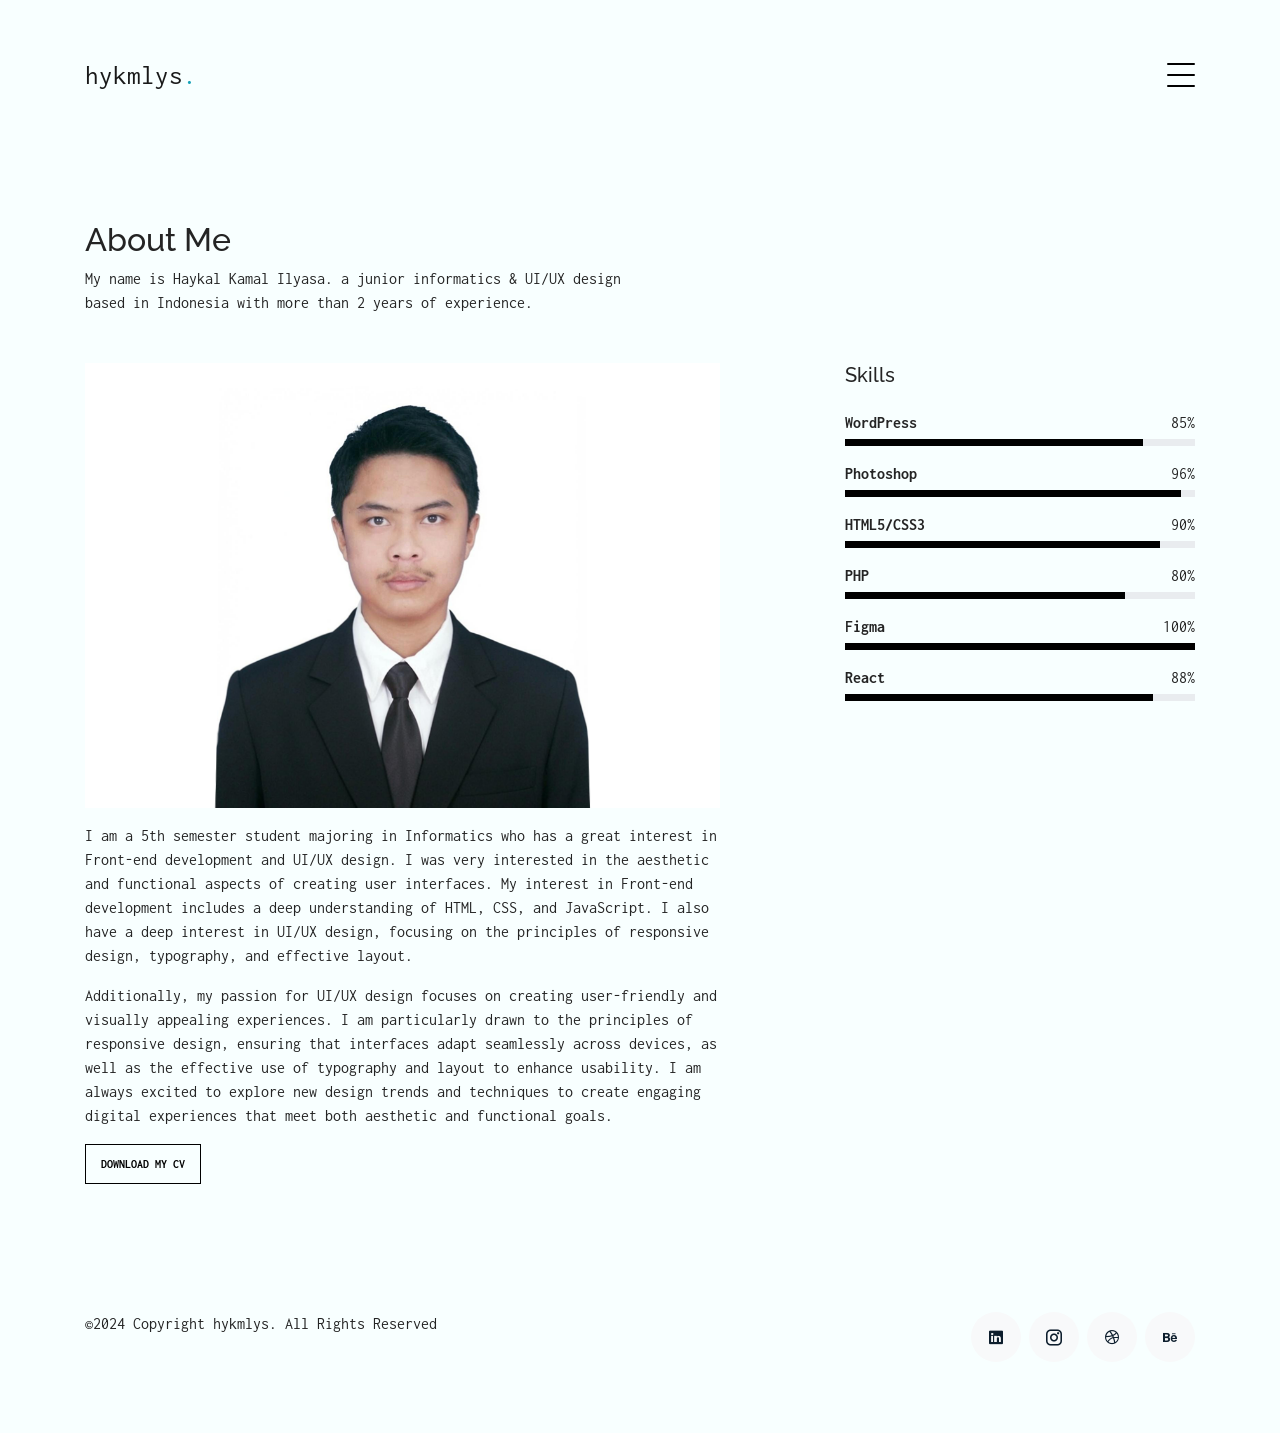
==== commit 329063e8: "Update about.html" ====
--- a/about.html
+++ b/about.html
@@ -209,7 +209,7 @@
             </div>
 
             <div class="col-md-7 mb-5 mb-md-0" data-aos="fade-up">
-              <p><img src="img/profile.png" alt="Image" class="img-fluid" /></p>
+              <p><img src="img/profil.png" alt="Image" class="img-fluid" /></p>
               <p>
                 I am a 5th semester student majoring in Informatics who has a
                 great interest in Front-end development and UI/UX design. I was
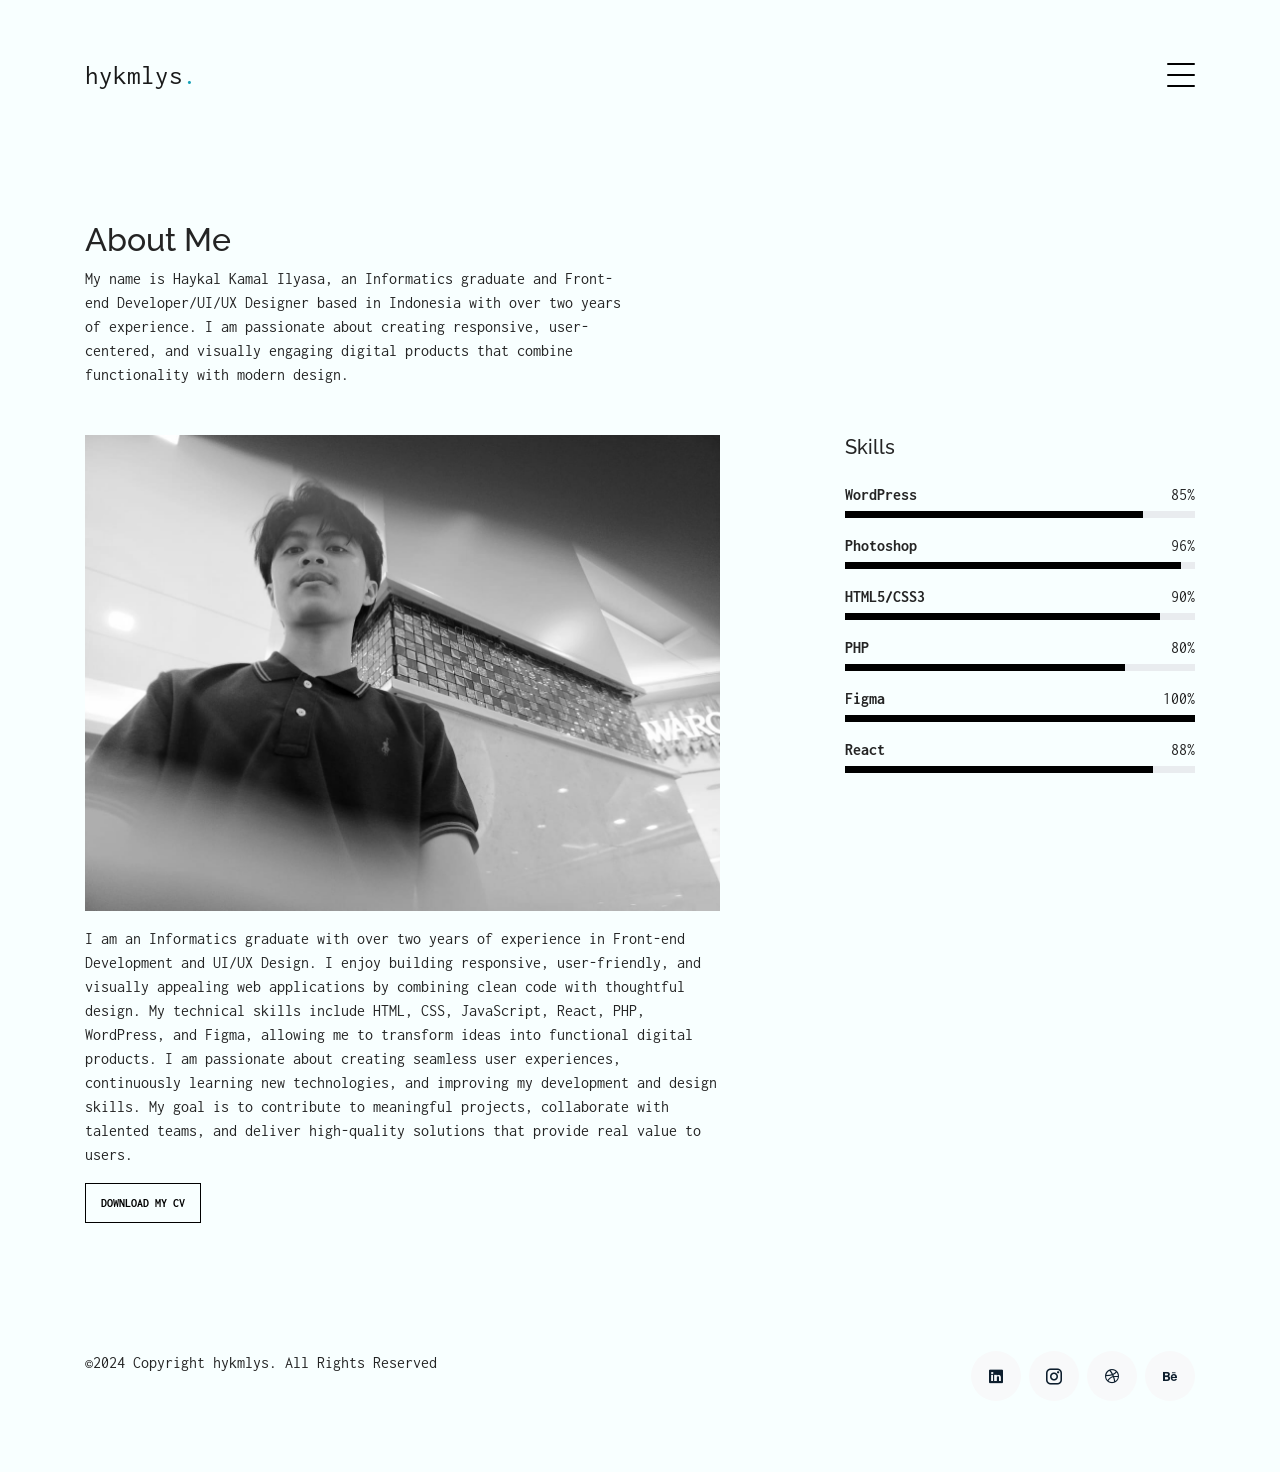
==== commit f3c8939e: "Add files via upload" ====
--- a/about.html
+++ b/about.html
@@ -99,8 +99,7 @@
             <div class="col-md-6" data-aos="fade-up">
               <h2>About Me</h2>
               <p class="mb-0">
-                My name is Haykal Kamal Ilyasa. a junior informatics & UI/UX
-                design based in Indonesia with more than 2 years of experience.
+                My name is Haykal Kamal Ilyasa, an Informatics graduate and Front-end Developer/UI/UX Designer based in Indonesia with over two years of experience. I am passionate about creating responsive, user-centered, and visually engaging digital products that combine functionality with modern design.
               </p>
             </div>
           </div>
@@ -209,27 +208,9 @@
             </div>
 
             <div class="col-md-7 mb-5 mb-md-0" data-aos="fade-up">
-              <p><img src="img/profil.png" alt="Image" class="img-fluid" /></p>
+              <p><img src="img/profile.png" alt="Image" class="img-fluid" /></p>
               <p>
-                I am a 5th semester student majoring in Informatics who has a
-                great interest in Front-end development and UI/UX design. I was
-                very interested in the aesthetic and functional aspects of
-                creating user interfaces. My interest in Front-end development
-                includes a deep understanding of HTML, CSS, and JavaScript. I
-                also have a deep interest in UI/UX design, focusing on the
-                principles of responsive design, typography, and effective
-                layout.
-              </p>
-
-              <p>
-                Additionally, my passion for UI/UX design focuses on creating
-                user-friendly and visually appealing experiences. I am
-                particularly drawn to the principles of responsive design,
-                ensuring that interfaces adapt seamlessly across devices, as
-                well as the effective use of typography and layout to enhance
-                usability. I am always excited to explore new design trends and
-                techniques to create engaging digital experiences that meet both
-                aesthetic and functional goals.
+               I am an Informatics graduate with over two years of experience in Front-end Development and UI/UX Design. I enjoy building responsive, user-friendly, and visually appealing web applications by combining clean code with thoughtful design. My technical skills include HTML, CSS, JavaScript, React, PHP, WordPress, and Figma, allowing me to transform ideas into functional digital products. I am passionate about creating seamless user experiences, continuously learning new technologies, and improving my development and design skills. My goal is to contribute to meaningful projects, collaborate with talented teams, and deliver high-quality solutions that provide real value to users.
               </p>
 
               <p><a href="cv.pdf" class="readmore">Download my CV</a></p>
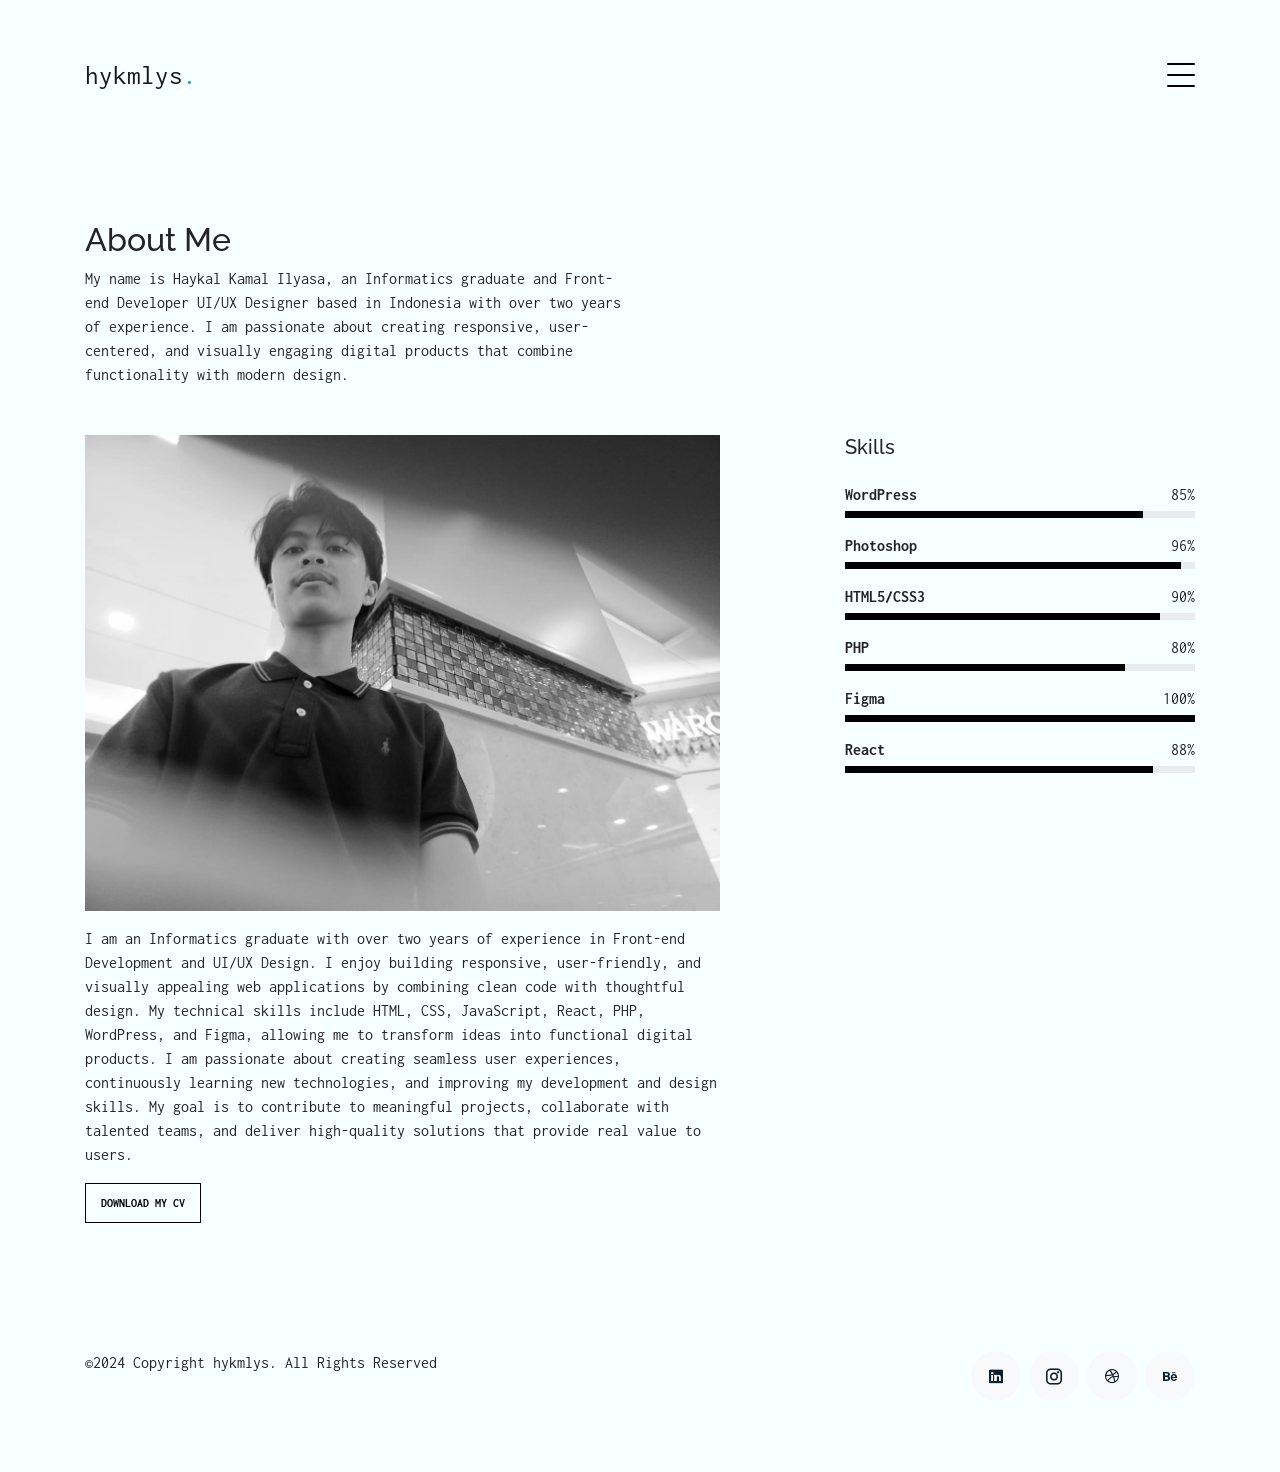
==== commit 90e0eb7c: "Update about.html" ====
--- a/about.html
+++ b/about.html
@@ -99,7 +99,7 @@
             <div class="col-md-6" data-aos="fade-up">
               <h2>About Me</h2>
               <p class="mb-0">
-                My name is Haykal Kamal Ilyasa, an Informatics graduate and Front-end Developer/UI/UX Designer based in Indonesia with over two years of experience. I am passionate about creating responsive, user-centered, and visually engaging digital products that combine functionality with modern design.
+                My name is Haykal Kamal Ilyasa, an Informatics graduate and Front-end Developer UI/UX Designer based in Indonesia with over two years of experience. I am passionate about creating responsive, user-centered, and visually engaging digital products that combine functionality with modern design.
               </p>
             </div>
           </div>
@@ -213,7 +213,7 @@
                I am an Informatics graduate with over two years of experience in Front-end Development and UI/UX Design. I enjoy building responsive, user-friendly, and visually appealing web applications by combining clean code with thoughtful design. My technical skills include HTML, CSS, JavaScript, React, PHP, WordPress, and Figma, allowing me to transform ideas into functional digital products. I am passionate about creating seamless user experiences, continuously learning new technologies, and improving my development and design skills. My goal is to contribute to meaningful projects, collaborate with talented teams, and deliver high-quality solutions that provide real value to users.
               </p>
 
-              <p><a href="cv.pdf" class="readmore">Download my CV</a></p>
+              <p><a href="#" class="readmore">Download my CV</a></p>
             </div>
           </div>
         </div>
